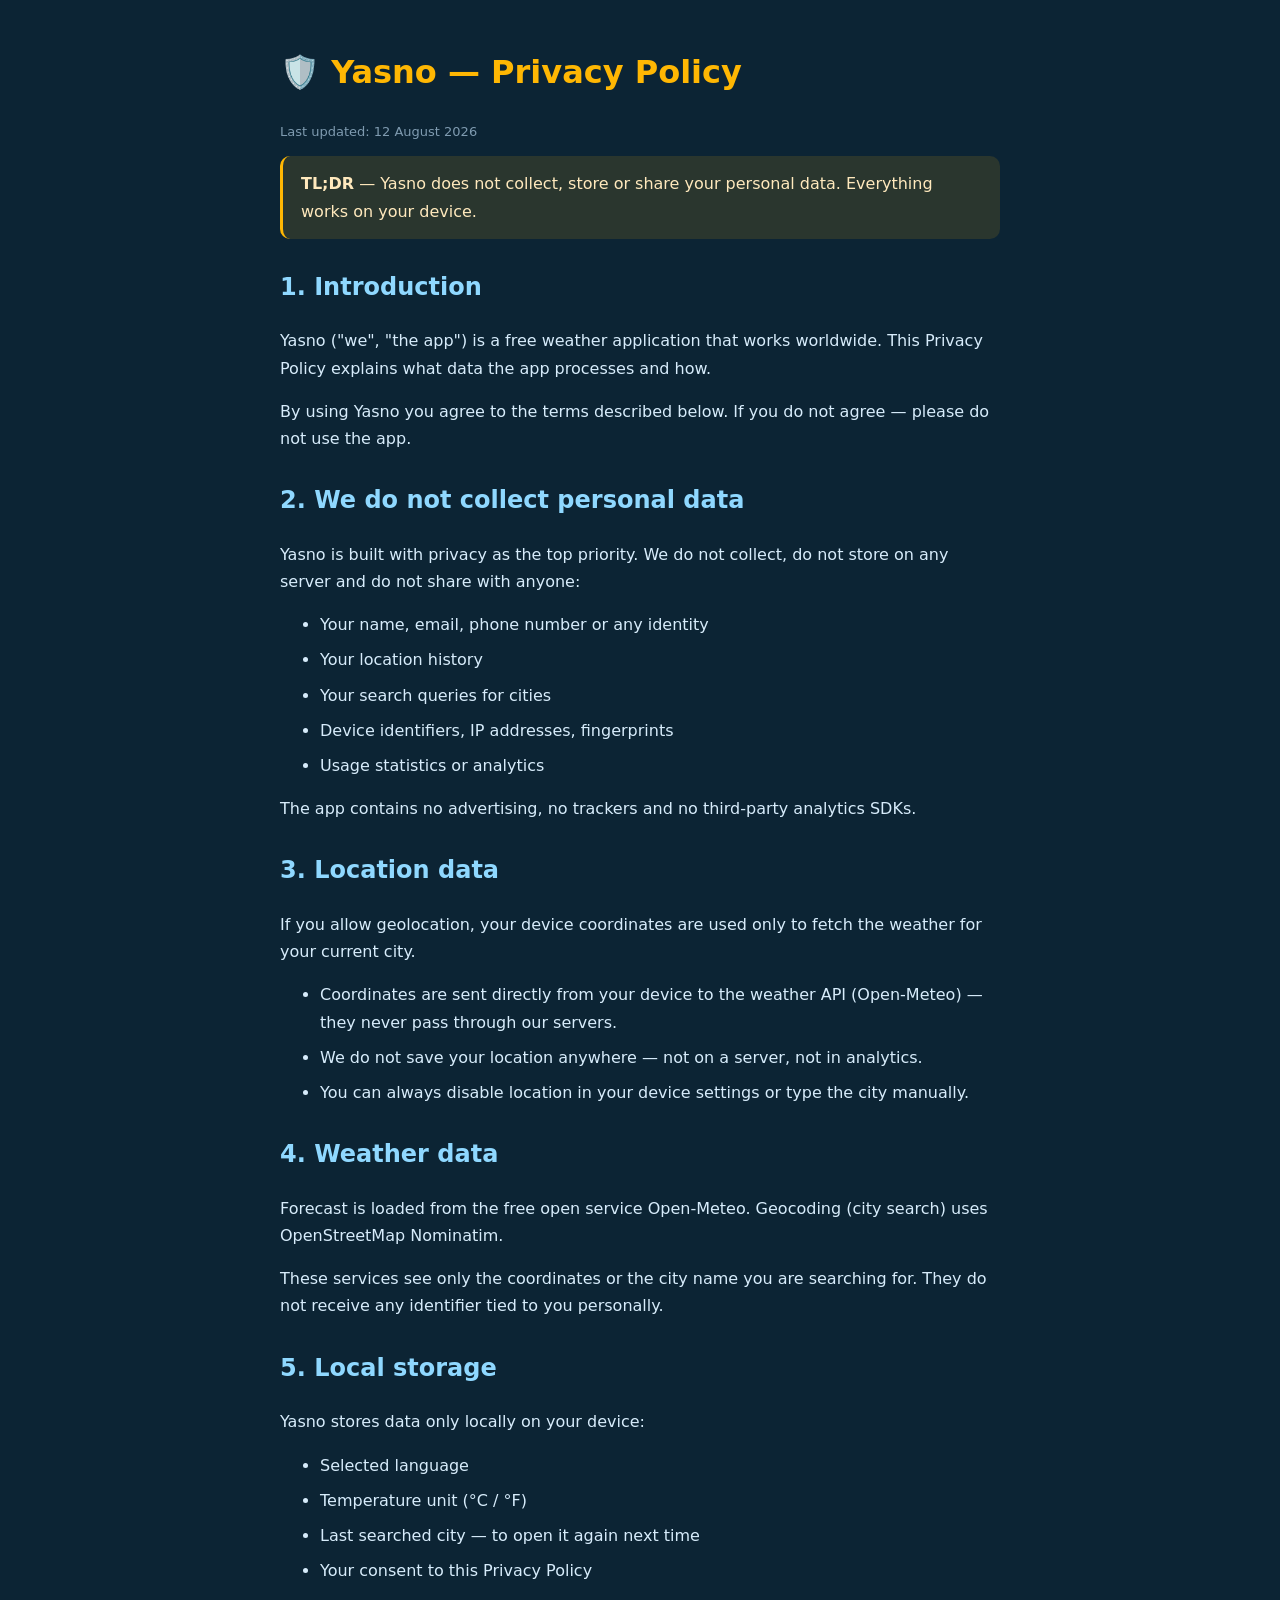
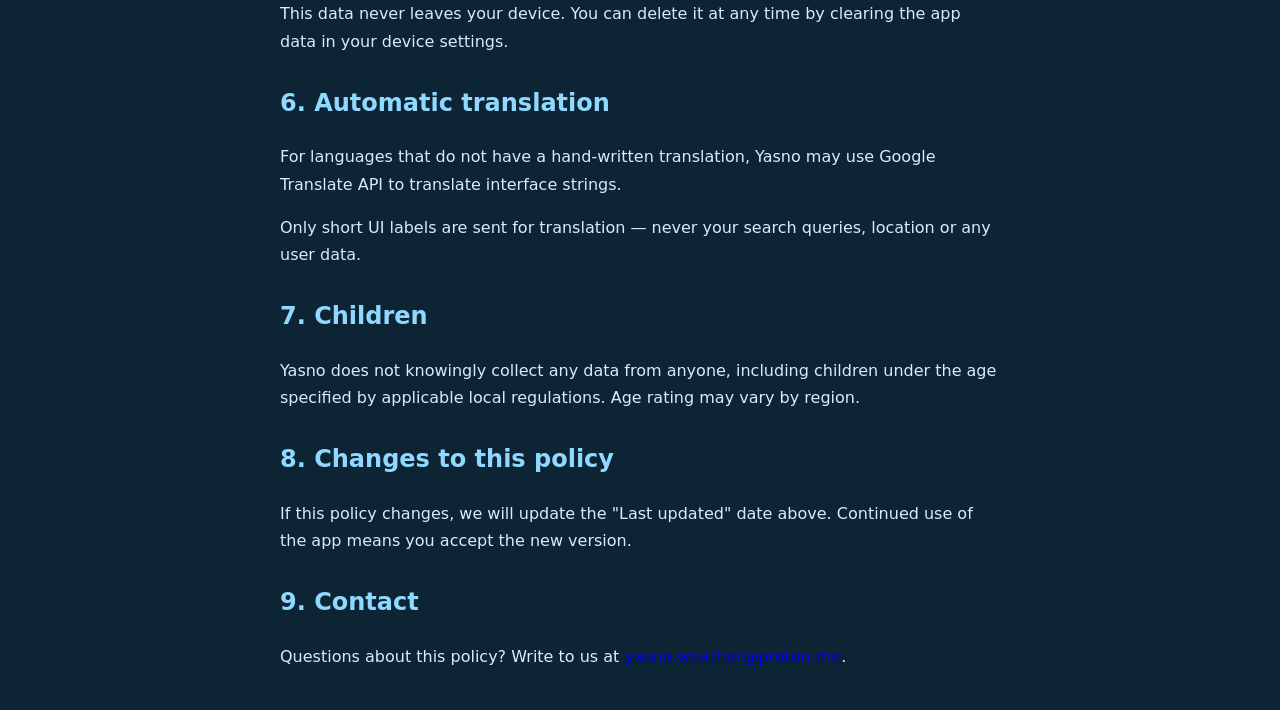
==== privacy.html @ 09a7603d "Add files via upload" ====
<!DOCTYPE html>
<html lang="en">
<head>
<meta charset="UTF-8">
<meta name="viewport" content="width=device-width, initial-scale=1">
<title>Yasno — Privacy Policy</title>
<style>
body{font-family:system-ui,sans-serif;max-width:720px;margin:0 auto;padding:24px;background:#0c2434;color:#d7ecfb;line-height:1.7}
h1{color:#ffb703}h2{color:#8fd8ff;margin-top:28px}
.tldr{background:rgba(255,183,3,.12);border-left:3px solid #ffb703;padding:14px 18px;border-radius:10px;color:#ffe9bd}
li{margin-bottom:8px}
.updated{color:#7f9bb0;font-size:13px}
</style>
</head>
<body>
<h1>🛡️ Yasno — Privacy Policy</h1>
<p class="updated">Last updated: 12 August 2026</p>
<div class="tldr"><b>TL;DR</b> — Yasno does not collect, store or share your personal data. Everything works on your device.</div>

<h2>1. Introduction</h2>
<p>Yasno ("we", "the app") is a free weather application that works worldwide. This Privacy Policy explains what data the app processes and how.</p>
<p>By using Yasno you agree to the terms described below. If you do not agree — please do not use the app.</p>

<h2>2. We do not collect personal data</h2>
<p>Yasno is built with privacy as the top priority. We do not collect, do not store on any server and do not share with anyone:</p>
<ul>
<li>Your name, email, phone number or any identity</li>
<li>Your location history</li>
<li>Your search queries for cities</li>
<li>Device identifiers, IP addresses, fingerprints</li>
<li>Usage statistics or analytics</li>
</ul>
<p>The app contains no advertising, no trackers and no third-party analytics SDKs.</p>

<h2>3. Location data</h2>
<p>If you allow geolocation, your device coordinates are used only to fetch the weather for your current city.</p>
<ul>
<li>Coordinates are sent directly from your device to the weather API (Open-Meteo) — they never pass through our servers.</li>
<li>We do not save your location anywhere — not on a server, not in analytics.</li>
<li>You can always disable location in your device settings or type the city manually.</li>
</ul>

<h2>4. Weather data</h2>
<p>Forecast is loaded from the free open service Open-Meteo. Geocoding (city search) uses OpenStreetMap Nominatim.</p>
<p>These services see only the coordinates or the city name you are searching for. They do not receive any identifier tied to you personally.</p>

<h2>5. Local storage</h2>
<p>Yasno stores data only locally on your device:</p>
<ul>
<li>Selected language</li>
<li>Temperature unit (°C / °F)</li>
<li>Last searched city — to open it again next time</li>
<li>Your consent to this Privacy Policy</li>
</ul>
<p>This data never leaves your device. You can delete it at any time by clearing the app data in your device settings.</p>

<h2>6. Automatic translation</h2>
<p>For languages that do not have a hand-written translation, Yasno may use Google Translate API to translate interface strings.</p>
<p>Only short UI labels are sent for translation — never your search queries, location or any user data.</p>

<h2>7. Children</h2>
<p>Yasno does not knowingly collect any data from anyone, including children under the age specified by applicable local regulations. Age rating may vary by region.</p>

<h2>8. Changes to this policy</h2>
<p>If this policy changes, we will update the "Last updated" date above. Continued use of the app means you accept the new version.</p>

<h2>9. Contact</h2>
<p>Questions about this policy? Write to us at <a href="mailto:yasno.weather@proton.me">yasno.weather@proton.me</a>.</p>
</body>
</html>
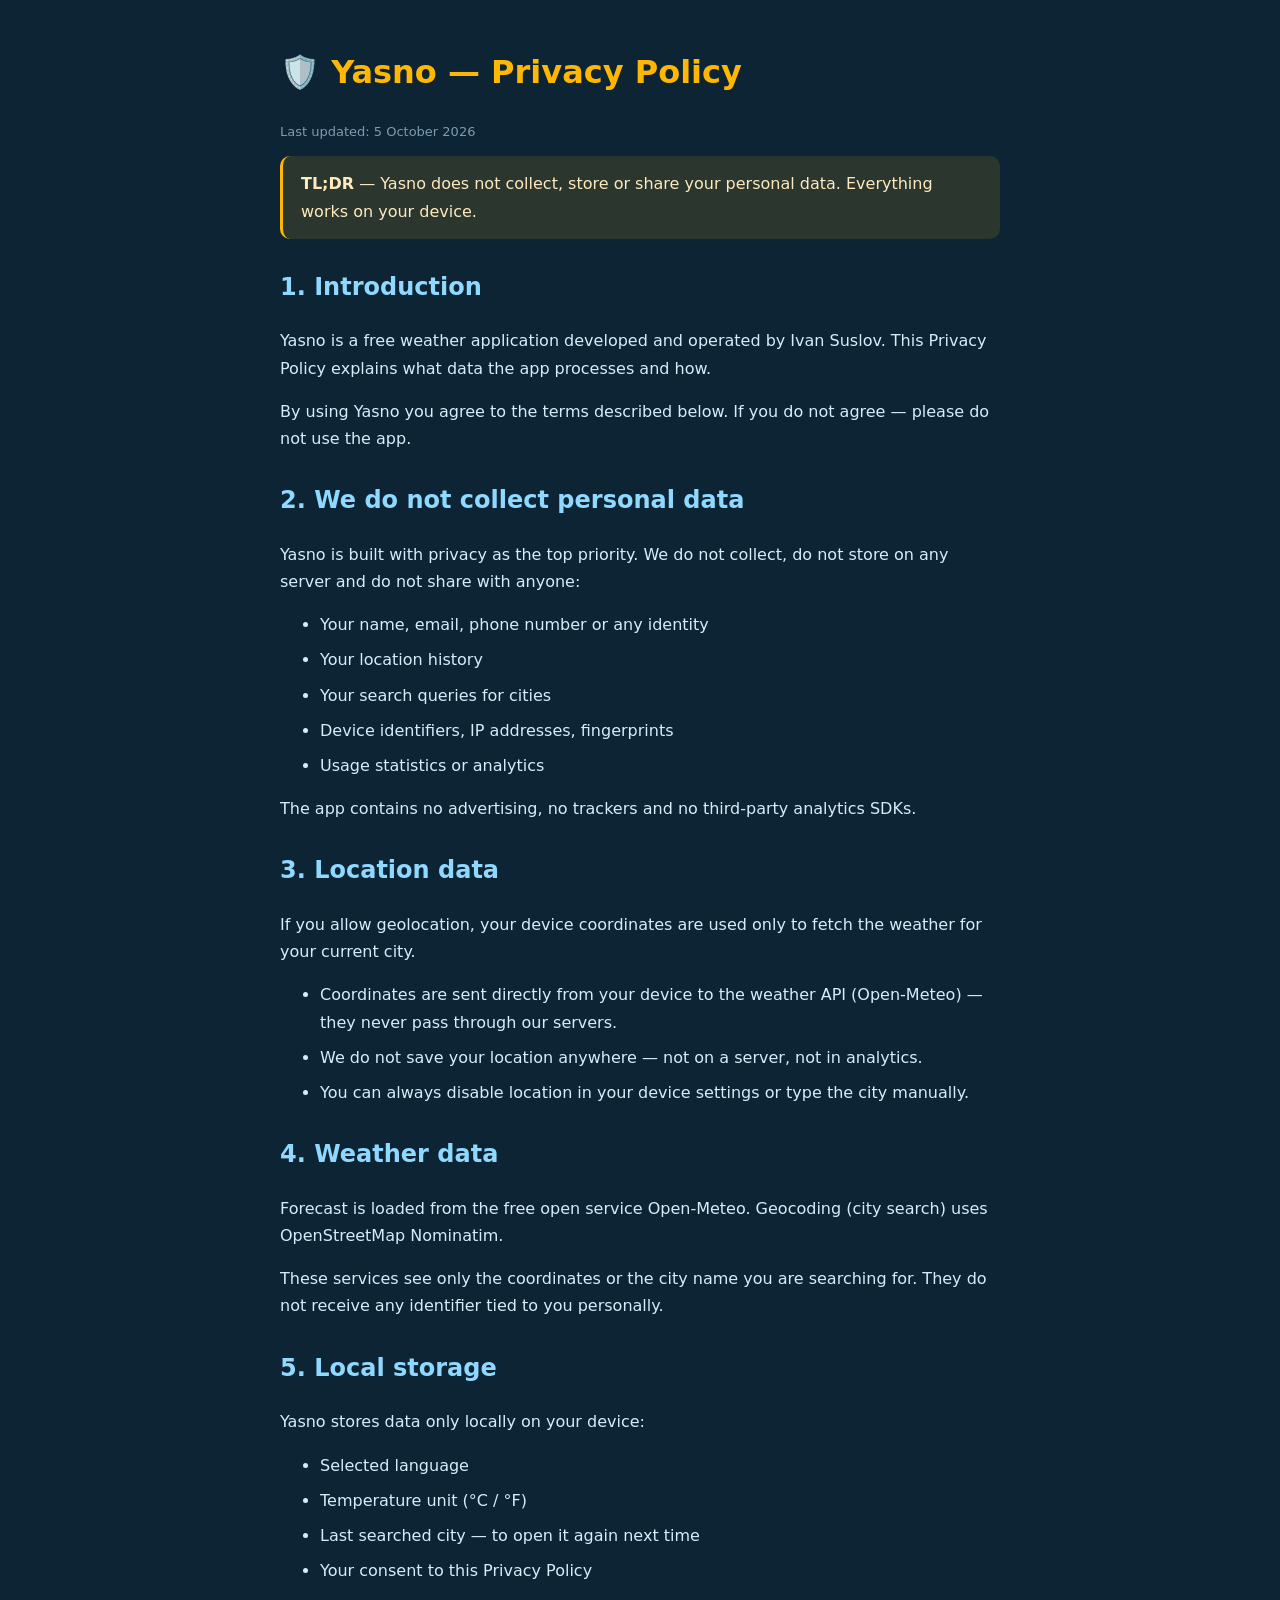
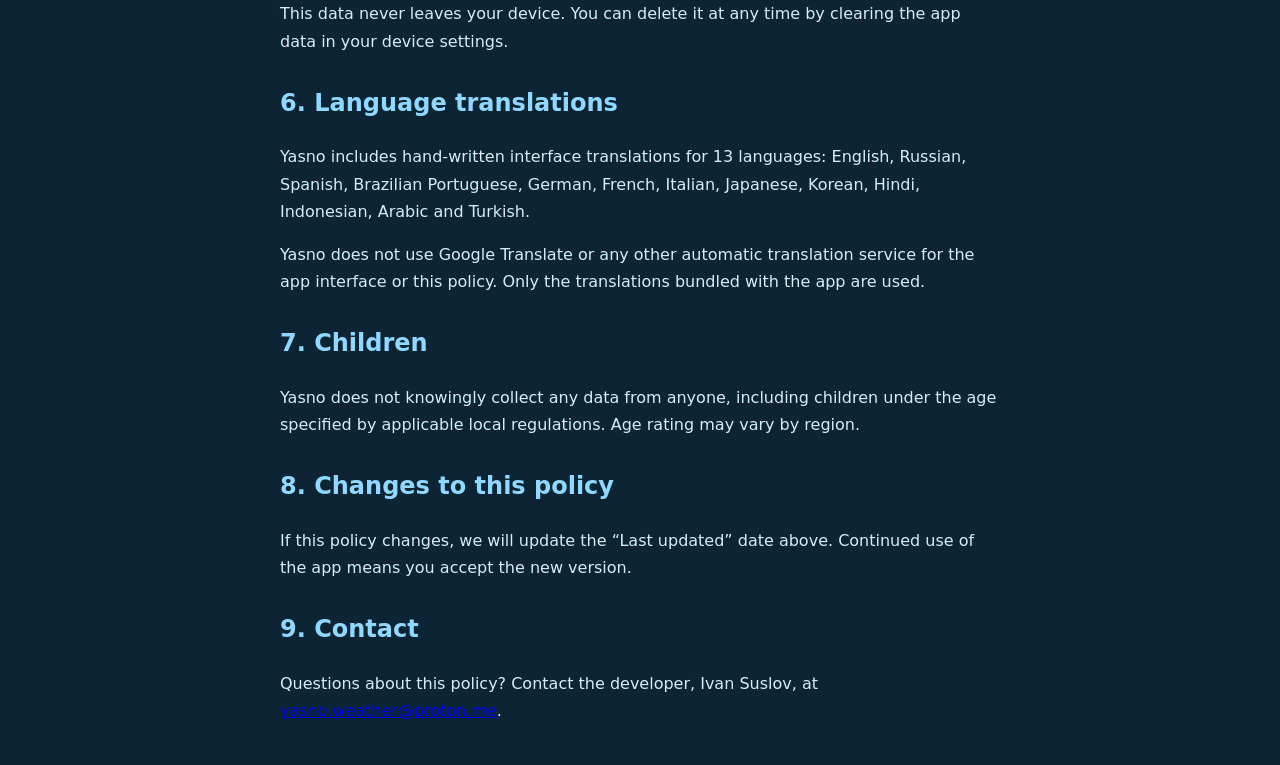
==== commit d02395a9: "Add files via upload" ====
--- a/privacy.html
+++ b/privacy.html
@@ -14,11 +14,11 @@
 </head>
 <body>
 <h1>🛡️ Yasno — Privacy Policy</h1>
-<p class="updated">Last updated: 12 August 2026</p>
+<p class="updated">Last updated: 5 October 2026</p>
 <div class="tldr"><b>TL;DR</b> — Yasno does not collect, store or share your personal data. Everything works on your device.</div>
 
 <h2>1. Introduction</h2>
-<p>Yasno ("we", "the app") is a free weather application that works worldwide. This Privacy Policy explains what data the app processes and how.</p>
+<p>Yasno is a free weather application developed and operated by Ivan Suslov. This Privacy Policy explains what data the app processes and how.</p>
 <p>By using Yasno you agree to the terms described below. If you do not agree — please do not use the app.</p>
 
 <h2>2. We do not collect personal data</h2>
@@ -54,17 +54,17 @@
 </ul>
 <p>This data never leaves your device. You can delete it at any time by clearing the app data in your device settings.</p>
 
-<h2>6. Automatic translation</h2>
-<p>For languages that do not have a hand-written translation, Yasno may use Google Translate API to translate interface strings.</p>
-<p>Only short UI labels are sent for translation — never your search queries, location or any user data.</p>
+<h2>6. Language translations</h2>
+<p>Yasno includes hand-written interface translations for 13 languages: English, Russian, Spanish, Brazilian Portuguese, German, French, Italian, Japanese, Korean, Hindi, Indonesian, Arabic and Turkish.</p>
+<p>Yasno does not use Google Translate or any other automatic translation service for the app interface or this policy. Only the translations bundled with the app are used.</p>
 
 <h2>7. Children</h2>
 <p>Yasno does not knowingly collect any data from anyone, including children under the age specified by applicable local regulations. Age rating may vary by region.</p>
 
 <h2>8. Changes to this policy</h2>
-<p>If this policy changes, we will update the "Last updated" date above. Continued use of the app means you accept the new version.</p>
+<p>If this policy changes, we will update the “Last updated” date above. Continued use of the app means you accept the new version.</p>
 
 <h2>9. Contact</h2>
-<p>Questions about this policy? Write to us at <a href="mailto:yasno.weather@proton.me">yasno.weather@proton.me</a>.</p>
+<p>Questions about this policy? Contact the developer, Ivan Suslov, at <a href="mailto:yasno.weather@proton.me">yasno.weather@proton.me</a>.</p>
 </body>
 </html>
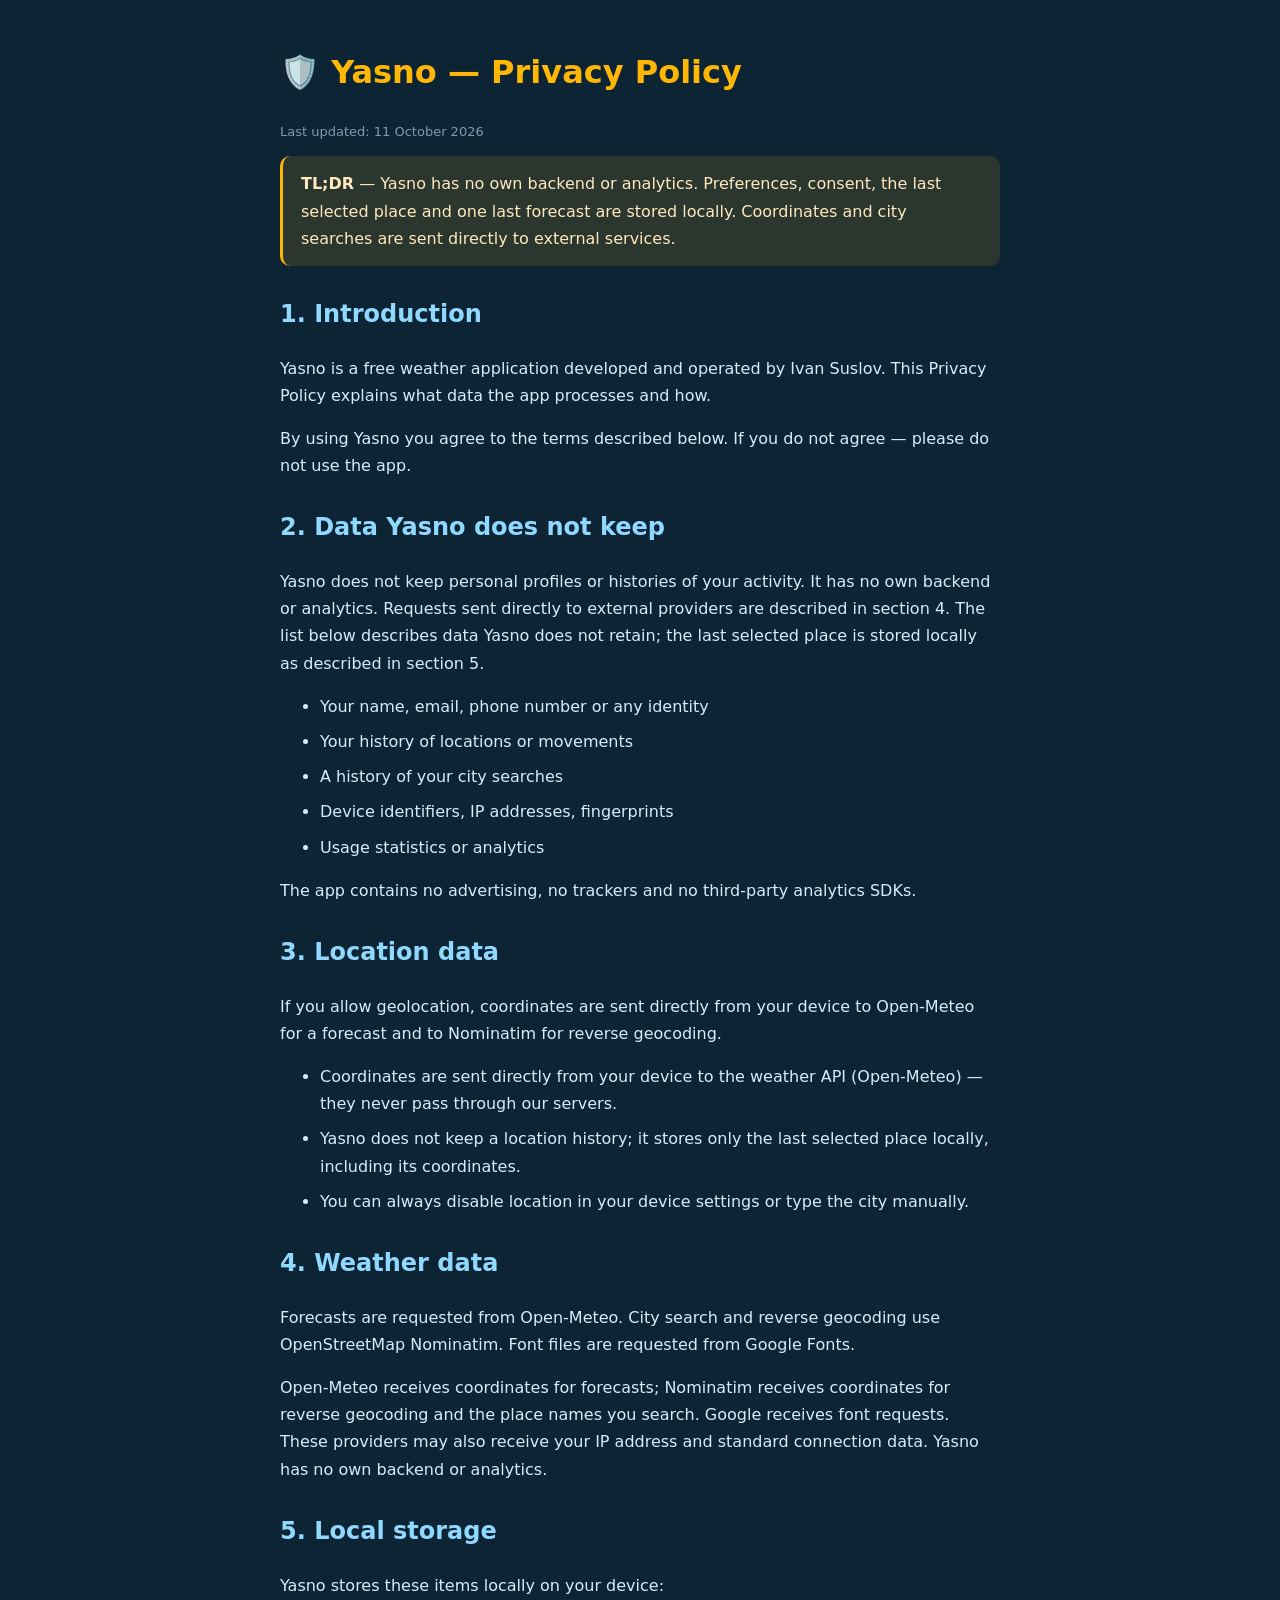
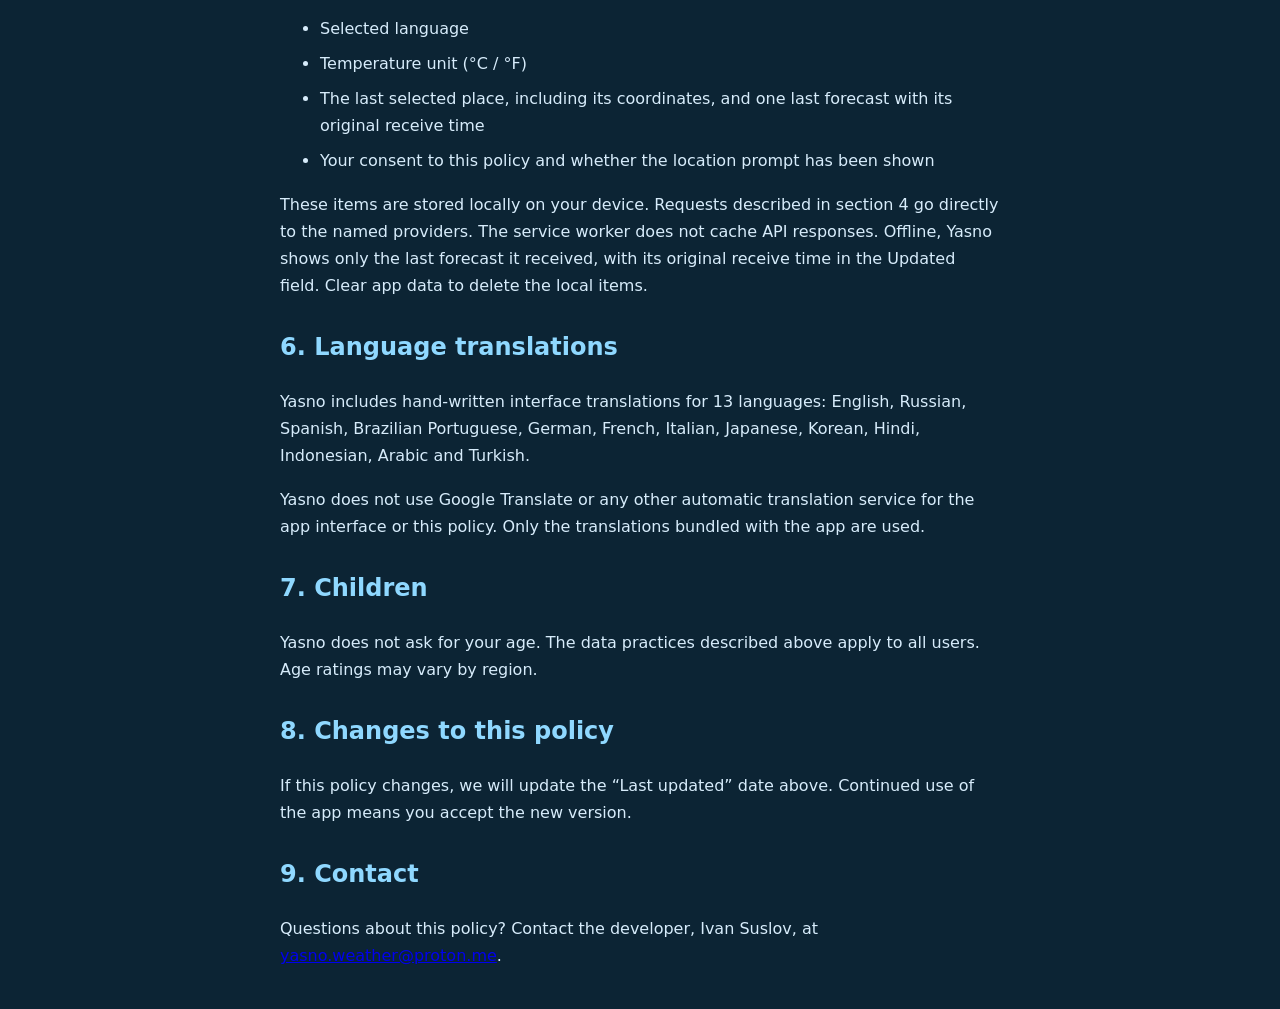
==== commit b41ce80a: "Add files via upload" ====
--- a/privacy.html
+++ b/privacy.html
@@ -14,52 +14,52 @@
 </head>
 <body>
 <h1>🛡️ Yasno — Privacy Policy</h1>
-<p class="updated">Last updated: 5 October 2026</p>
-<div class="tldr"><b>TL;DR</b> — Yasno does not collect, store or share your personal data. Everything works on your device.</div>
+<p class="updated">Last updated: 11 October 2026</p>
+<div class="tldr"><b>TL;DR</b> — Yasno has no own backend or analytics. Preferences, consent, the last selected place and one last forecast are stored locally. Coordinates and city searches are sent directly to external services.</div>
 
 <h2>1. Introduction</h2>
 <p>Yasno is a free weather application developed and operated by Ivan Suslov. This Privacy Policy explains what data the app processes and how.</p>
 <p>By using Yasno you agree to the terms described below. If you do not agree — please do not use the app.</p>
 
-<h2>2. We do not collect personal data</h2>
-<p>Yasno is built with privacy as the top priority. We do not collect, do not store on any server and do not share with anyone:</p>
+<h2>2. Data Yasno does not keep</h2>
+<p>Yasno does not keep personal profiles or histories of your activity. It has no own backend or analytics. Requests sent directly to external providers are described in section 4. The list below describes data Yasno does not retain; the last selected place is stored locally as described in section 5.</p>
 <ul>
 <li>Your name, email, phone number or any identity</li>
-<li>Your location history</li>
-<li>Your search queries for cities</li>
+<li>Your history of locations or movements</li>
+<li>A history of your city searches</li>
 <li>Device identifiers, IP addresses, fingerprints</li>
 <li>Usage statistics or analytics</li>
 </ul>
 <p>The app contains no advertising, no trackers and no third-party analytics SDKs.</p>
 
 <h2>3. Location data</h2>
-<p>If you allow geolocation, your device coordinates are used only to fetch the weather for your current city.</p>
+<p>If you allow geolocation, coordinates are sent directly from your device to Open-Meteo for a forecast and to Nominatim for reverse geocoding.</p>
 <ul>
 <li>Coordinates are sent directly from your device to the weather API (Open-Meteo) — they never pass through our servers.</li>
-<li>We do not save your location anywhere — not on a server, not in analytics.</li>
+<li>Yasno does not keep a location history; it stores only the last selected place locally, including its coordinates.</li>
 <li>You can always disable location in your device settings or type the city manually.</li>
 </ul>
 
 <h2>4. Weather data</h2>
-<p>Forecast is loaded from the free open service Open-Meteo. Geocoding (city search) uses OpenStreetMap Nominatim.</p>
-<p>These services see only the coordinates or the city name you are searching for. They do not receive any identifier tied to you personally.</p>
+<p>Forecasts are requested from Open-Meteo. City search and reverse geocoding use OpenStreetMap Nominatim. Font files are requested from Google Fonts.</p>
+<p>Open-Meteo receives coordinates for forecasts; Nominatim receives coordinates for reverse geocoding and the place names you search. Google receives font requests. These providers may also receive your IP address and standard connection data. Yasno has no own backend or analytics.</p>
 
 <h2>5. Local storage</h2>
-<p>Yasno stores data only locally on your device:</p>
+<p>Yasno stores these items locally on your device:</p>
 <ul>
 <li>Selected language</li>
 <li>Temperature unit (°C / °F)</li>
-<li>Last searched city — to open it again next time</li>
-<li>Your consent to this Privacy Policy</li>
+<li>The last selected place, including its coordinates, and one last forecast with its original receive time</li>
+<li>Your consent to this policy and whether the location prompt has been shown</li>
 </ul>
-<p>This data never leaves your device. You can delete it at any time by clearing the app data in your device settings.</p>
+<p>These items are stored locally on your device. Requests described in section 4 go directly to the named providers. The service worker does not cache API responses. Offline, Yasno shows only the last forecast it received, with its original receive time in the Updated field. Clear app data to delete the local items.</p>
 
 <h2>6. Language translations</h2>
 <p>Yasno includes hand-written interface translations for 13 languages: English, Russian, Spanish, Brazilian Portuguese, German, French, Italian, Japanese, Korean, Hindi, Indonesian, Arabic and Turkish.</p>
 <p>Yasno does not use Google Translate or any other automatic translation service for the app interface or this policy. Only the translations bundled with the app are used.</p>
 
 <h2>7. Children</h2>
-<p>Yasno does not knowingly collect any data from anyone, including children under the age specified by applicable local regulations. Age rating may vary by region.</p>
+<p>Yasno does not ask for your age. The data practices described above apply to all users. Age ratings may vary by region.</p>
 
 <h2>8. Changes to this policy</h2>
 <p>If this policy changes, we will update the “Last updated” date above. Continued use of the app means you accept the new version.</p>
@@ -67,4 +67,4 @@
 <h2>9. Contact</h2>
 <p>Questions about this policy? Contact the developer, Ivan Suslov, at <a href="mailto:yasno.weather@proton.me">yasno.weather@proton.me</a>.</p>
 </body>
-</html>+</html>
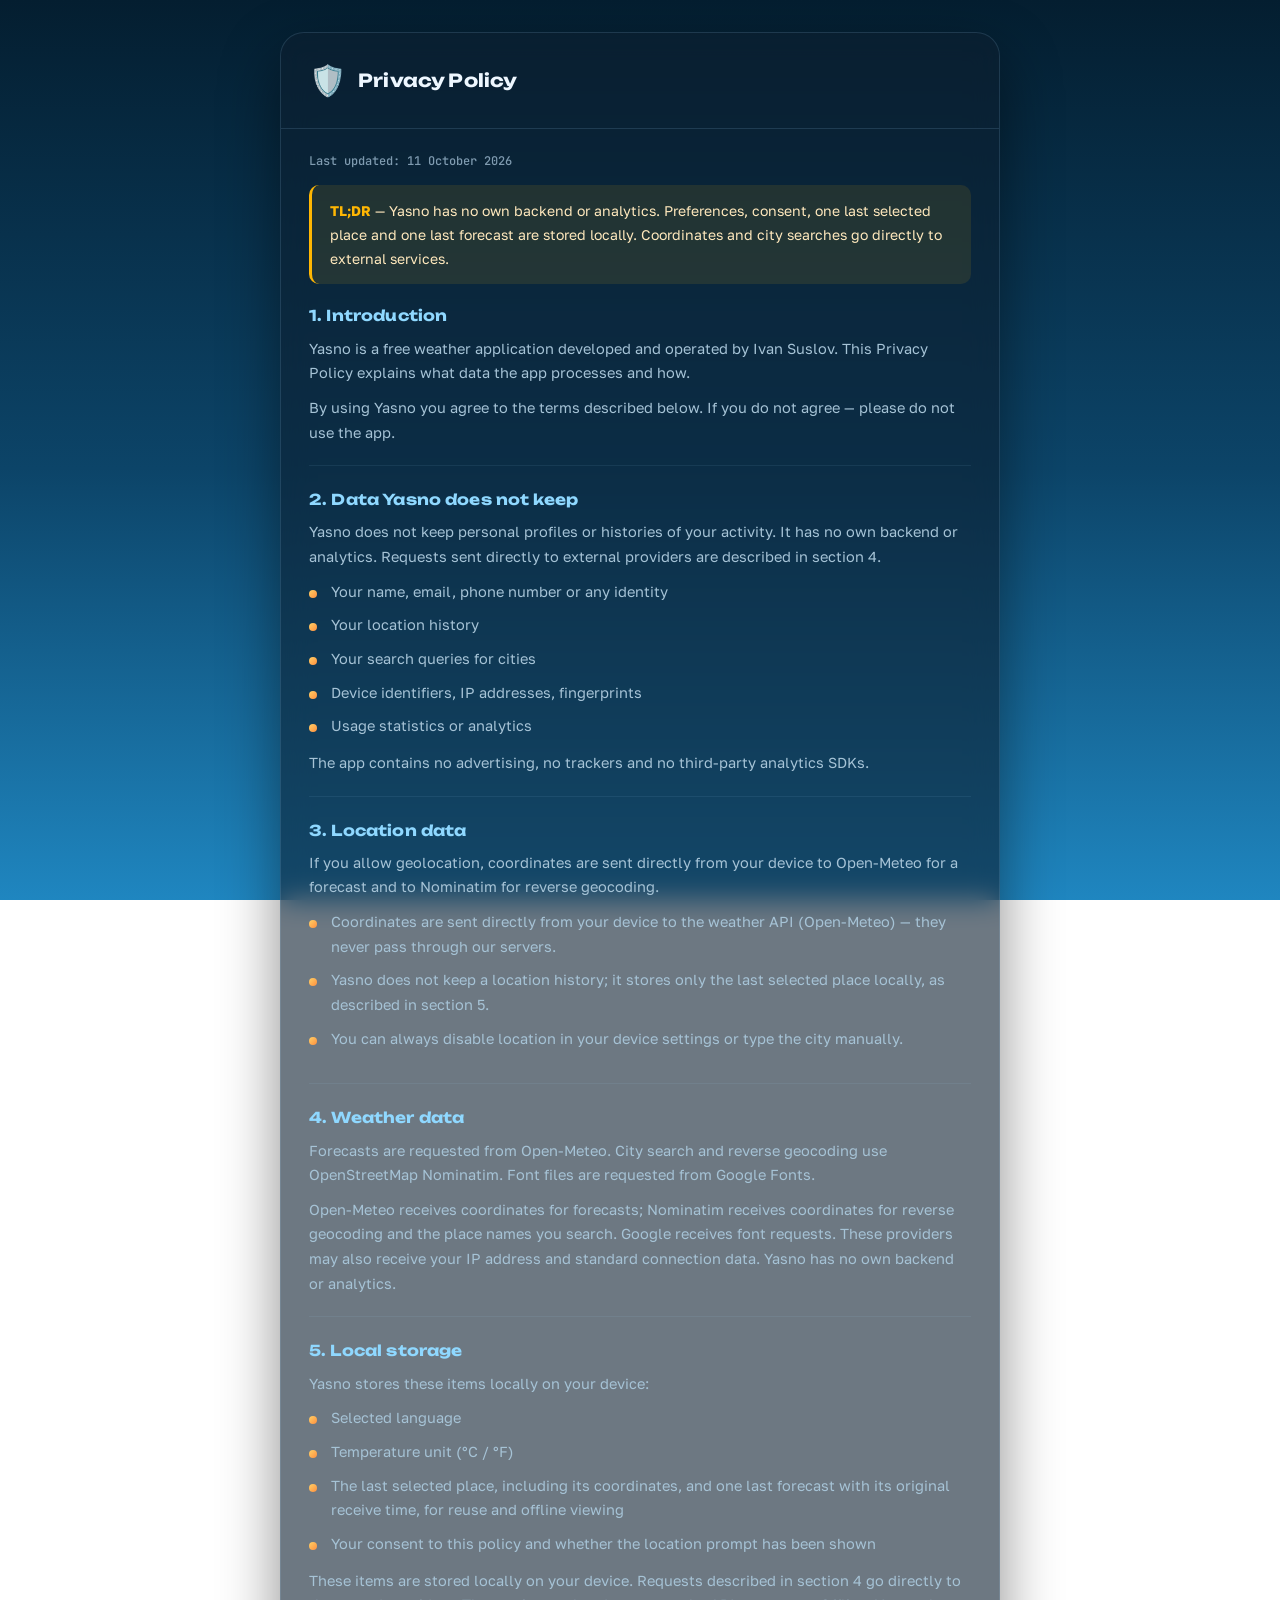
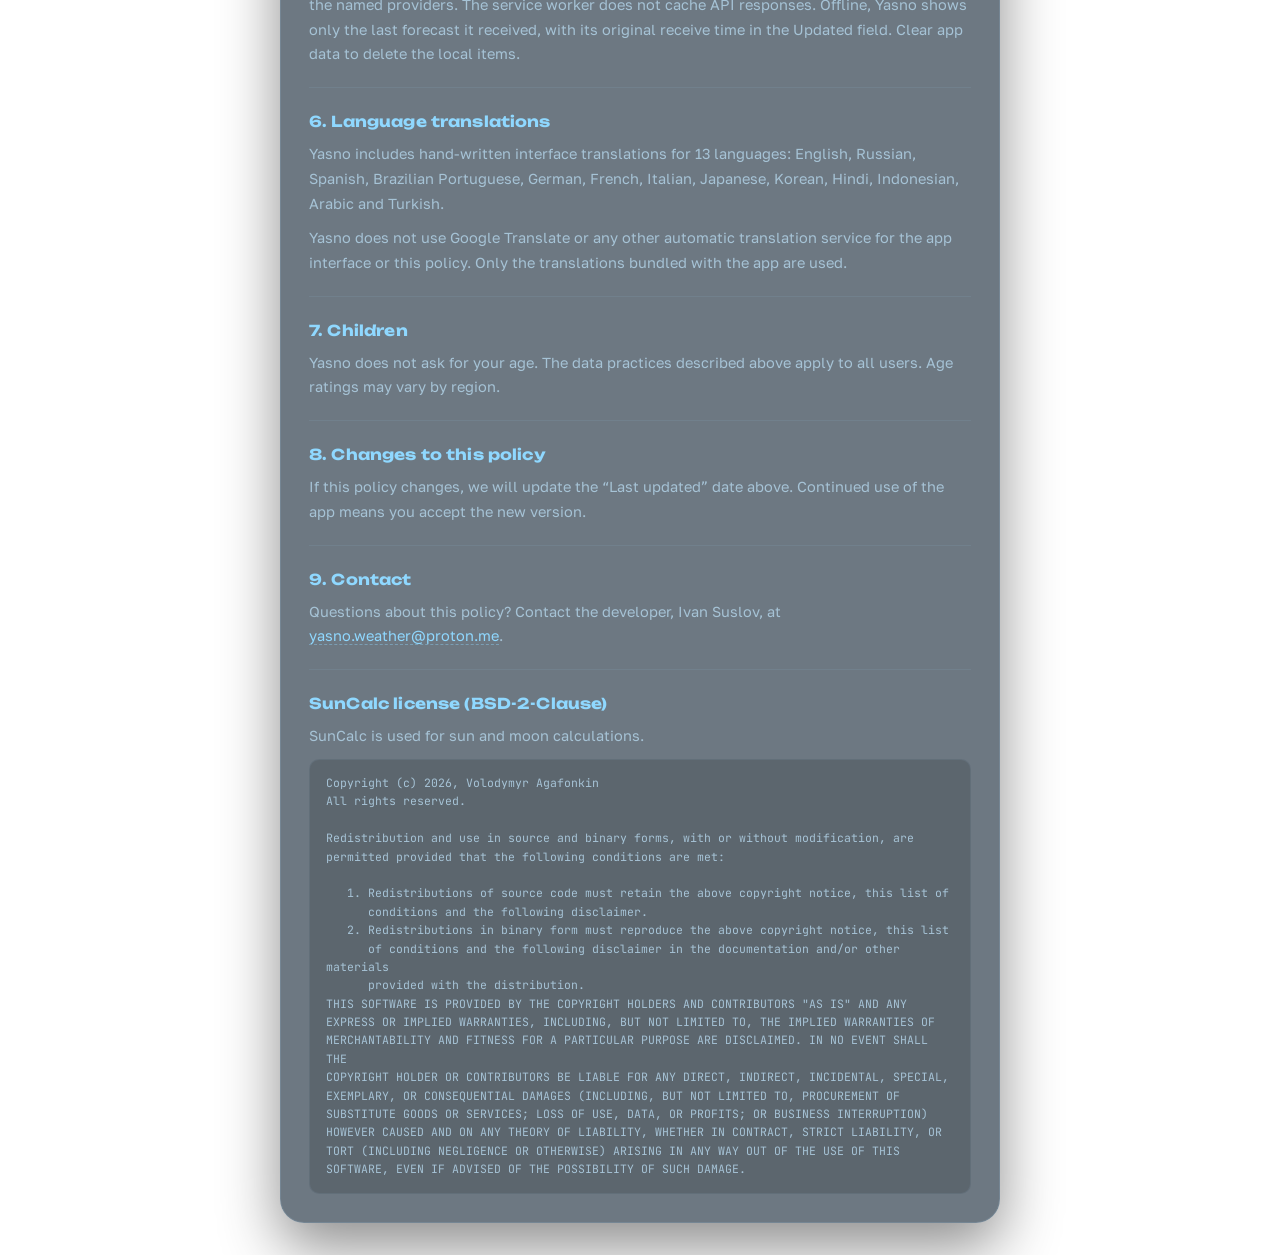
==== commit a2f94268: "Update privacy.html" ====
--- a/privacy.html
+++ b/privacy.html
@@ -1,70 +1,261 @@
-<!DOCTYPE html>
-<html lang="en">
-<head>
-<meta charset="UTF-8">
-<meta name="viewport" content="width=device-width, initial-scale=1">
-<title>Yasno — Privacy Policy</title>
-<style>
-body{font-family:system-ui,sans-serif;max-width:720px;margin:0 auto;padding:24px;background:#0c2434;color:#d7ecfb;line-height:1.7}
-h1{color:#ffb703}h2{color:#8fd8ff;margin-top:28px}
-.tldr{background:rgba(255,183,3,.12);border-left:3px solid #ffb703;padding:14px 18px;border-radius:10px;color:#ffe9bd}
-li{margin-bottom:8px}
-.updated{color:#7f9bb0;font-size:13px}
-</style>
-</head>
-<body>
-<h1>🛡️ Yasno — Privacy Policy</h1>
-<p class="updated">Last updated: 11 October 2026</p>
-<div class="tldr"><b>TL;DR</b> — Yasno has no own backend or analytics. Preferences, consent, the last selected place and one last forecast are stored locally. Coordinates and city searches are sent directly to external services.</div>
-
-<h2>1. Introduction</h2>
-<p>Yasno is a free weather application developed and operated by Ivan Suslov. This Privacy Policy explains what data the app processes and how.</p>
-<p>By using Yasno you agree to the terms described below. If you do not agree — please do not use the app.</p>
-
-<h2>2. Data Yasno does not keep</h2>
-<p>Yasno does not keep personal profiles or histories of your activity. It has no own backend or analytics. Requests sent directly to external providers are described in section 4. The list below describes data Yasno does not retain; the last selected place is stored locally as described in section 5.</p>
-<ul>
-<li>Your name, email, phone number or any identity</li>
-<li>Your history of locations or movements</li>
-<li>A history of your city searches</li>
-<li>Device identifiers, IP addresses, fingerprints</li>
-<li>Usage statistics or analytics</li>
-</ul>
-<p>The app contains no advertising, no trackers and no third-party analytics SDKs.</p>
-
-<h2>3. Location data</h2>
-<p>If you allow geolocation, coordinates are sent directly from your device to Open-Meteo for a forecast and to Nominatim for reverse geocoding.</p>
-<ul>
-<li>Coordinates are sent directly from your device to the weather API (Open-Meteo) — they never pass through our servers.</li>
-<li>Yasno does not keep a location history; it stores only the last selected place locally, including its coordinates.</li>
-<li>You can always disable location in your device settings or type the city manually.</li>
-</ul>
-
-<h2>4. Weather data</h2>
-<p>Forecasts are requested from Open-Meteo. City search and reverse geocoding use OpenStreetMap Nominatim. Font files are requested from Google Fonts.</p>
-<p>Open-Meteo receives coordinates for forecasts; Nominatim receives coordinates for reverse geocoding and the place names you search. Google receives font requests. These providers may also receive your IP address and standard connection data. Yasno has no own backend or analytics.</p>
-
-<h2>5. Local storage</h2>
-<p>Yasno stores these items locally on your device:</p>
-<ul>
-<li>Selected language</li>
-<li>Temperature unit (°C / °F)</li>
-<li>The last selected place, including its coordinates, and one last forecast with its original receive time</li>
-<li>Your consent to this policy and whether the location prompt has been shown</li>
-</ul>
-<p>These items are stored locally on your device. Requests described in section 4 go directly to the named providers. The service worker does not cache API responses. Offline, Yasno shows only the last forecast it received, with its original receive time in the Updated field. Clear app data to delete the local items.</p>
-
-<h2>6. Language translations</h2>
-<p>Yasno includes hand-written interface translations for 13 languages: English, Russian, Spanish, Brazilian Portuguese, German, French, Italian, Japanese, Korean, Hindi, Indonesian, Arabic and Turkish.</p>
-<p>Yasno does not use Google Translate or any other automatic translation service for the app interface or this policy. Only the translations bundled with the app are used.</p>
-
-<h2>7. Children</h2>
-<p>Yasno does not ask for your age. The data practices described above apply to all users. Age ratings may vary by region.</p>
-
-<h2>8. Changes to this policy</h2>
-<p>If this policy changes, we will update the “Last updated” date above. Continued use of the app means you accept the new version.</p>
-
-<h2>9. Contact</h2>
-<p>Questions about this policy? Contact the developer, Ivan Suslov, at <a href="mailto:yasno.weather@proton.me">yasno.weather@proton.me</a>.</p>
-</body>
-</html>
+<!DOCTYPE html>
+<html lang="en">
+<head>
+<meta charset="UTF-8">
+<meta name="viewport" content="width=device-width, initial-scale=1">
+<meta name="theme-color" content="#041e30">
+<title>Yasno — Privacy Policy</title>
+<link rel="preconnect" href="https://fonts.googleapis.com">
+<link rel="preconnect" href="https://fonts.gstatic.com" crossorigin>
+<link href="https://fonts.googleapis.com/css2?family=Unbounded:wght@500;700&family=Golos+Text:wght@400;500;600&family=JetBrains+Mono:wght@400;600&display=swap" rel="stylesheet">
+<style>
+:root{
+  --ink:#eef7ff; --mut:#a6c3d6; --dim:#7f9bb0;
+  --panel:rgba(9,24,38,.55); --panel2:rgba(13,31,48,.6);
+  --line:rgba(160,215,255,.14);
+  --acc:#ffb703; --acc2:#8fd8ff;
+  --disp:'Unbounded',system-ui,sans-serif;
+  --body:'Golos Text',system-ui,sans-serif;
+  --mono:'JetBrains Mono',ui-monospace,monospace;
+}
+*{margin:0;padding:0;box-sizing:border-box}
+html{-webkit-text-size-adjust:100%}
+body{
+  font-family:var(--body);
+  color:var(--ink);
+  min-height:100vh;
+  background:linear-gradient(180deg,#041e30 0%,#0c4468 52%,#1f86c0 100%);
+  background-attachment:fixed;
+  line-height:1.7;
+  padding:32px 16px;
+}
+.privf-box{
+  max-width:720px;
+  margin:0 auto;
+  background:var(--panel2);
+  border:1px solid var(--line);
+  border-radius:24px;
+  overflow:hidden;
+  box-shadow:0 24px 60px rgba(0,0,0,.45);
+  backdrop-filter:blur(14px);
+}
+.privf-head{
+  display:flex;
+  align-items:center;
+  gap:12px;
+  padding:22px 28px;
+  border-bottom:1px solid var(--line);
+}
+.privf-head .ico{font-size:30px;flex:none}
+.privf-head h2{
+  font:700 18px/1.3 var(--disp);
+  color:var(--ink);
+  letter-spacing:.01em;
+}
+.privf-body{
+  padding:24px 28px 28px;
+  text-align:left;
+}
+.privf-updated{
+  font:500 12px var(--mono);
+  color:var(--dim);
+  margin-bottom:16px;
+}
+.privf-tldr{
+  background:rgba(255,183,3,.1);
+  border-left:3px solid var(--acc);
+  border-radius:10px;
+  padding:14px 18px;
+  margin-bottom:22px;
+  font-size:14px;
+  color:#ffe9bd;
+}
+.privf-tldr b{color:var(--acc)}
+.privf-section{
+  margin-bottom:24px;
+  padding-bottom:20px;
+  border-bottom:1px solid rgba(160,215,255,.08);
+}
+.privf-section:last-child{
+  border-bottom:none;
+  margin-bottom:0;
+  padding-bottom:0;
+}
+.privf-section h3{
+  font:700 15px/1.35 var(--disp);
+  color:var(--acc2);
+  margin-bottom:10px;
+  letter-spacing:.01em;
+}
+.privf-section p{
+  font-size:14.5px;
+  color:var(--mut);
+  margin-bottom:10px;
+}
+.privf-section p:last-child{margin-bottom:0}
+.privf-section ul{
+  margin:10px 0 12px 0;
+  padding-left:0;
+  list-style:none;
+}
+.privf-section ul li{
+  position:relative;
+  padding-left:22px;
+  margin-bottom:9px;
+  font-size:14.5px;
+  color:var(--mut);
+}
+.privf-section ul li::before{
+  content:'';
+  position:absolute;
+  left:0;
+  top:10px;
+  width:8px;
+  height:8px;
+  border-radius:50%;
+  background:linear-gradient(135deg,#ffd166,#ff8f3f);
+}
+.privf-section a{
+  color:var(--acc2);
+  text-decoration:none;
+  border-bottom:1px dashed rgba(143,216,255,.4);
+  transition:.2s;
+}
+.privf-section a:hover{
+  color:#fff;
+  border-bottom-color:rgba(255,255,255,.5);
+}
+.privf-license{
+  white-space:pre-wrap;
+  overflow-wrap:anywhere;
+  font:11.5px/1.6 var(--mono);
+  color:var(--mut);
+  margin:10px 0 0;
+  background:rgba(0,0,0,.15);
+  border-radius:10px;
+  padding:14px 16px;
+  border:1px solid rgba(160,215,255,.08);
+}
+@media (max-width:560px){
+  body{padding:16px 12px}
+  .privf-box{border-radius:18px}
+  .privf-head{padding:18px 20px}
+  .privf-head h2{font-size:16px}
+  .privf-body{padding:20px 20px 22px}
+  .privf-section p,
+  .privf-section ul li{font-size:14px}
+}
+</style>
+</head>
+<body>
+
+<div class="privf-box">
+  <div class="privf-head">
+    <span class="ico">🛡️</span>
+    <h2>Privacy Policy</h2>
+  </div>
+
+  <div class="privf-body">
+
+    <div class="privf-updated">Last updated: 11 October 2026</div>
+
+    <div class="privf-tldr"><b>TL;DR</b> — Yasno has no own backend or analytics. Preferences, consent, one last selected place and one last forecast are stored locally. Coordinates and city searches go directly to external services.</div>
+
+    <div class="privf-section">
+      <h3>1. Introduction</h3>
+      <p>Yasno is a free weather application developed and operated by Ivan Suslov. This Privacy Policy explains what data the app processes and how.</p>
+      <p>By using Yasno you agree to the terms described below. If you do not agree — please do not use the app.</p>
+    </div>
+
+    <div class="privf-section">
+      <h3>2. Data Yasno does not keep</h3>
+      <p>Yasno does not keep personal profiles or histories of your activity. It has no own backend or analytics. Requests sent directly to external providers are described in section 4.</p>
+      <ul>
+        <li>Your name, email, phone number or any identity</li>
+        <li>Your location history</li>
+        <li>Your search queries for cities</li>
+        <li>Device identifiers, IP addresses, fingerprints</li>
+        <li>Usage statistics or analytics</li>
+      </ul>
+      <p>The app contains no advertising, no trackers and no third-party analytics SDKs.</p>
+    </div>
+
+    <div class="privf-section">
+      <h3>3. Location data</h3>
+      <p>If you allow geolocation, coordinates are sent directly from your device to Open-Meteo for a forecast and to Nominatim for reverse geocoding.</p>
+      <ul>
+        <li>Coordinates are sent directly from your device to the weather API (Open-Meteo) — they never pass through our servers.</li>
+        <li>Yasno does not keep a location history; it stores only the last selected place locally, as described in section 5.</li>
+        <li>You can always disable location in your device settings or type the city manually.</li>
+      </ul>
+    </div>
+
+    <div class="privf-section">
+      <h3>4. Weather data</h3>
+      <p>Forecasts are requested from Open-Meteo. City search and reverse geocoding use OpenStreetMap Nominatim. Font files are requested from Google Fonts.</p>
+      <p>Open-Meteo receives coordinates for forecasts; Nominatim receives coordinates for reverse geocoding and the place names you search. Google receives font requests. These providers may also receive your IP address and standard connection data. Yasno has no own backend or analytics.</p>
+    </div>
+
+    <div class="privf-section">
+      <h3>5. Local storage</h3>
+      <p>Yasno stores these items locally on your device:</p>
+      <ul>
+        <li>Selected language</li>
+        <li>Temperature unit (°C / °F)</li>
+        <li>The last selected place, including its coordinates, and one last forecast with its original receive time, for reuse and offline viewing</li>
+        <li>Your consent to this policy and whether the location prompt has been shown</li>
+      </ul>
+      <p>These items are stored locally on your device. Requests described in section 4 go directly to the named providers. The service worker does not cache API responses. Offline, Yasno shows only the last forecast it received, with its original receive time in the Updated field. Clear app data to delete the local items.</p>
+    </div>
+
+    <div class="privf-section">
+      <h3>6. Language translations</h3>
+      <p>Yasno includes hand-written interface translations for 13 languages: English, Russian, Spanish, Brazilian Portuguese, German, French, Italian, Japanese, Korean, Hindi, Indonesian, Arabic and Turkish.</p>
+      <p>Yasno does not use Google Translate or any other automatic translation service for the app interface or this policy. Only the translations bundled with the app are used.</p>
+    </div>
+
+    <div class="privf-section">
+      <h3>7. Children</h3>
+      <p>Yasno does not ask for your age. The data practices described above apply to all users. Age ratings may vary by region.</p>
+    </div>
+
+    <div class="privf-section">
+      <h3>8. Changes to this policy</h3>
+      <p>If this policy changes, we will update the “Last updated” date above. Continued use of the app means you accept the new version.</p>
+    </div>
+
+    <div class="privf-section">
+      <h3>9. Contact</h3>
+      <p>Questions about this policy? Contact the developer, Ivan Suslov, at <a href="mailto:yasno.weather@proton.me">yasno.weather@proton.me</a>.</p>
+    </div>
+
+    <div class="privf-section">
+      <h3>SunCalc license (BSD-2-Clause)</h3>
+      <p>SunCalc is used for sun and moon calculations.</p>
+      <pre class="privf-license">Copyright (c) 2026, Volodymyr Agafonkin
+All rights reserved.
+
+Redistribution and use in source and binary forms, with or without modification, are
+permitted provided that the following conditions are met:
+
+   1. Redistributions of source code must retain the above copyright notice, this list of
+      conditions and the following disclaimer.
+   2. Redistributions in binary form must reproduce the above copyright notice, this list
+      of conditions and the following disclaimer in the documentation and/or other materials
+      provided with the distribution.
+THIS SOFTWARE IS PROVIDED BY THE COPYRIGHT HOLDERS AND CONTRIBUTORS "AS IS" AND ANY
+EXPRESS OR IMPLIED WARRANTIES, INCLUDING, BUT NOT LIMITED TO, THE IMPLIED WARRANTIES OF
+MERCHANTABILITY AND FITNESS FOR A PARTICULAR PURPOSE ARE DISCLAIMED. IN NO EVENT SHALL THE
+COPYRIGHT HOLDER OR CONTRIBUTORS BE LIABLE FOR ANY DIRECT, INDIRECT, INCIDENTAL, SPECIAL,
+EXEMPLARY, OR CONSEQUENTIAL DAMAGES (INCLUDING, BUT NOT LIMITED TO, PROCUREMENT OF
+SUBSTITUTE GOODS OR SERVICES; LOSS OF USE, DATA, OR PROFITS; OR BUSINESS INTERRUPTION)
+HOWEVER CAUSED AND ON ANY THEORY OF LIABILITY, WHETHER IN CONTRACT, STRICT LIABILITY, OR
+TORT (INCLUDING NEGLIGENCE OR OTHERWISE) ARISING IN ANY WAY OUT OF THE USE OF THIS
+SOFTWARE, EVEN IF ADVISED OF THE POSSIBILITY OF SUCH DAMAGE.</pre>
+    </div>
+
+  </div>
+</div>
+
+</body>
+</html>
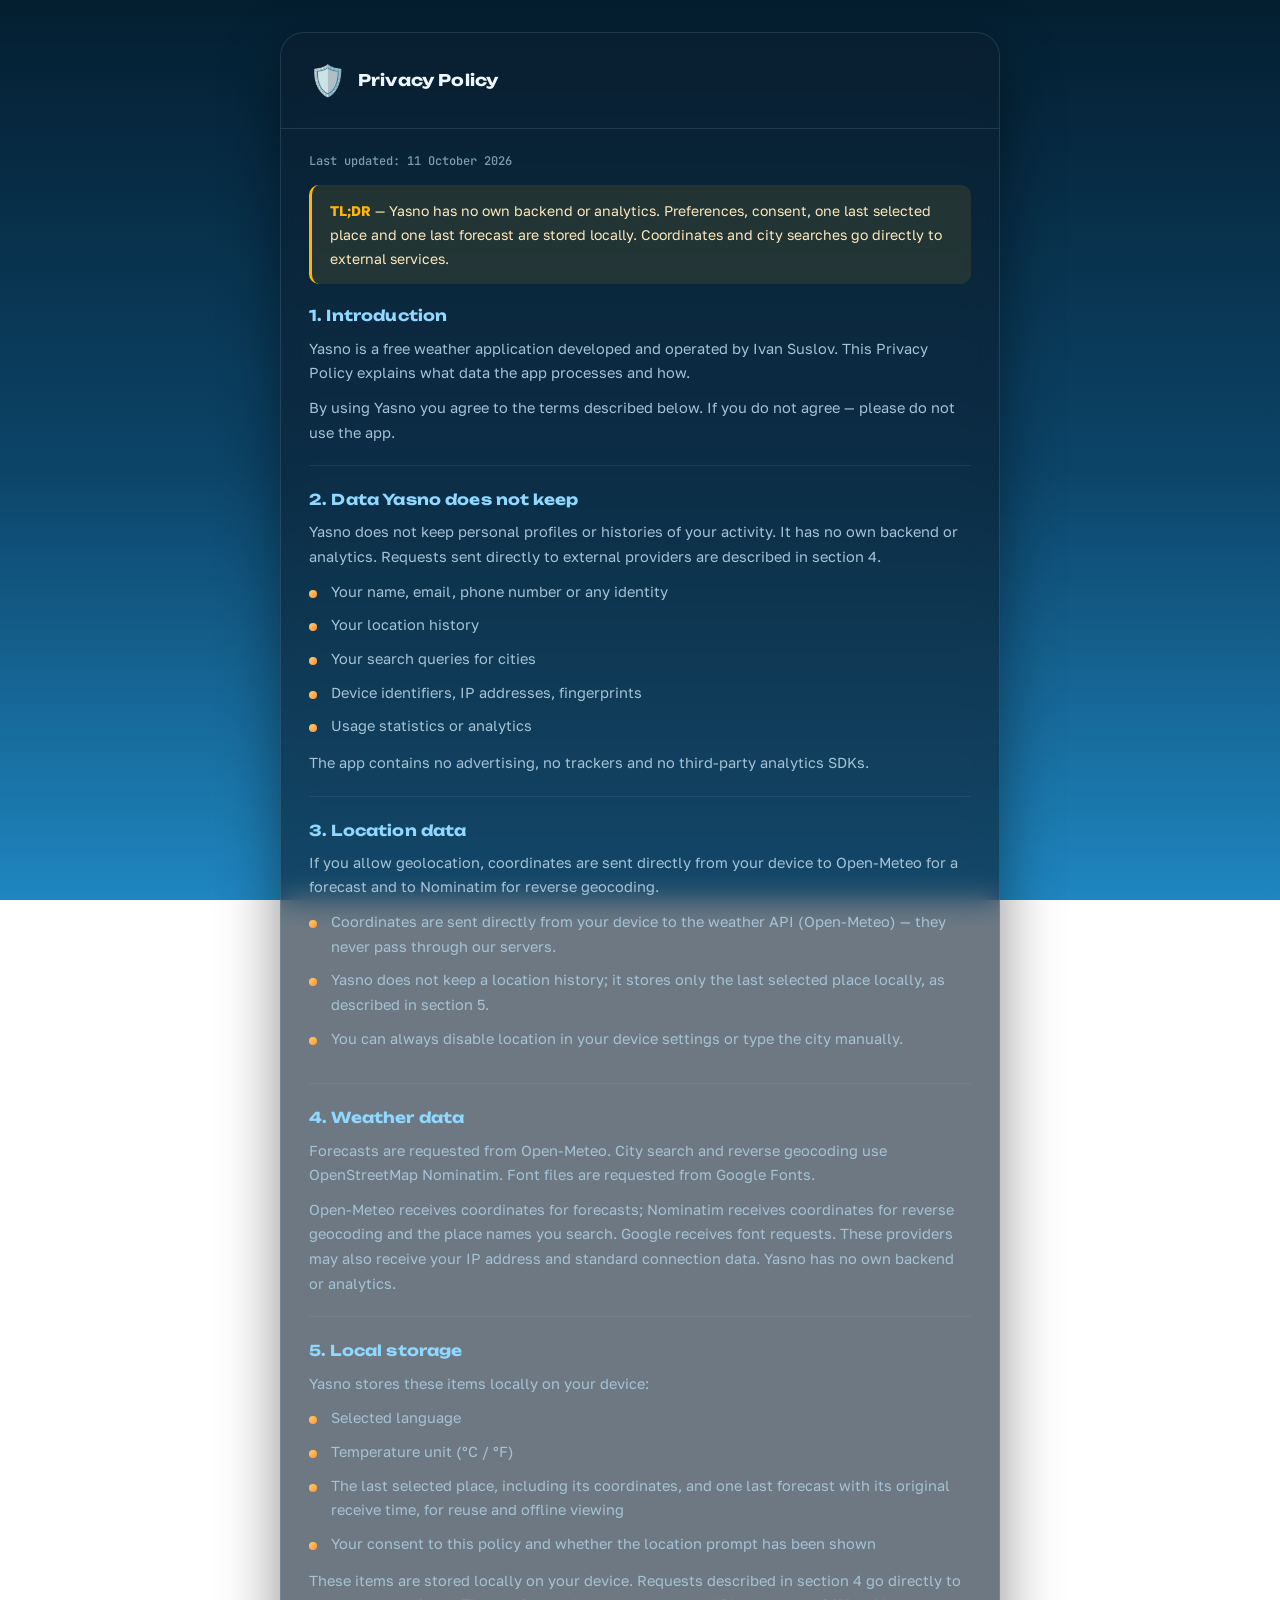
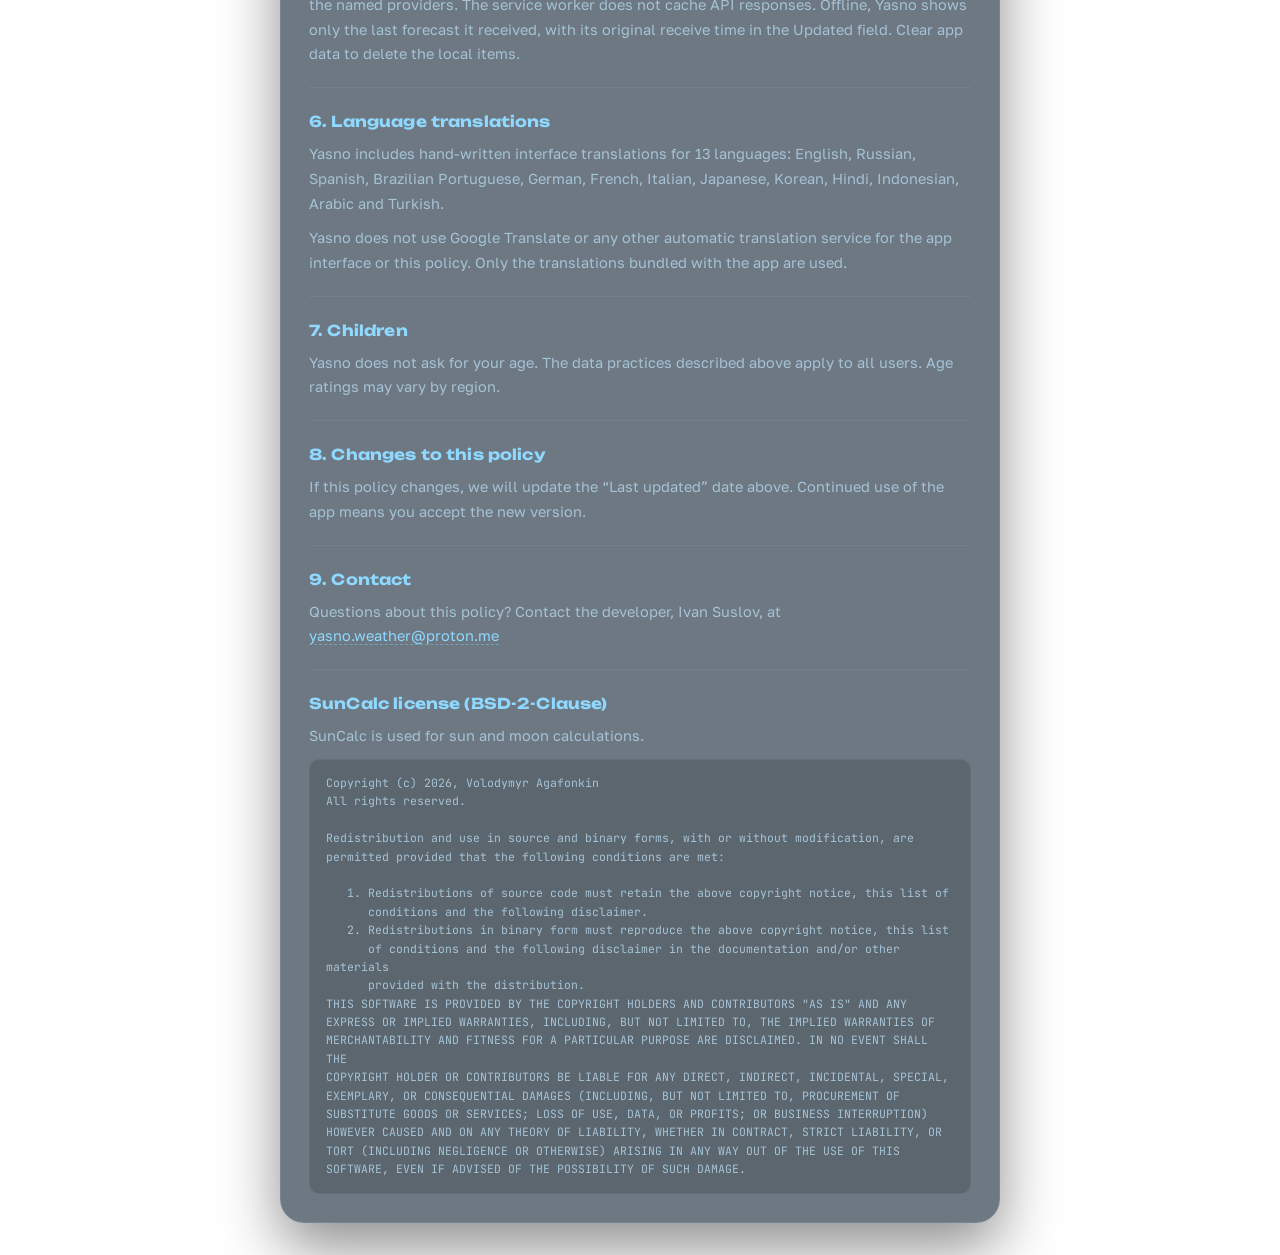
==== commit ca571821: "Add files via upload" ====
--- a/privacy.html
+++ b/privacy.html
@@ -48,7 +48,7 @@
 }
 .privf-head .ico{font-size:30px;flex:none}
 .privf-head h2{
-  font:700 18px/1.3 var(--disp);
+  font:700 16px/1.3 var(--disp);
   color:var(--ink);
   letter-spacing:.01em;
 }
@@ -140,7 +140,7 @@
   body{padding:16px 12px}
   .privf-box{border-radius:18px}
   .privf-head{padding:18px 20px}
-  .privf-head h2{font-size:16px}
+  .privf-head h2{font-size:14px}
   .privf-body{padding:20px 20px 22px}
   .privf-section p,
   .privf-section ul li{font-size:14px}
@@ -226,7 +226,7 @@
 
     <div class="privf-section">
       <h3>9. Contact</h3>
-      <p>Questions about this policy? Contact the developer, Ivan Suslov, at <a href="mailto:yasno.weather@proton.me">yasno.weather@proton.me</a>.</p>
+      <p>Questions about this policy? Contact the developer, Ivan Suslov, at <a href="mailto:yasno.weather@proton.me">yasno.weather@proton.me</a></p>
     </div>
 
     <div class="privf-section">
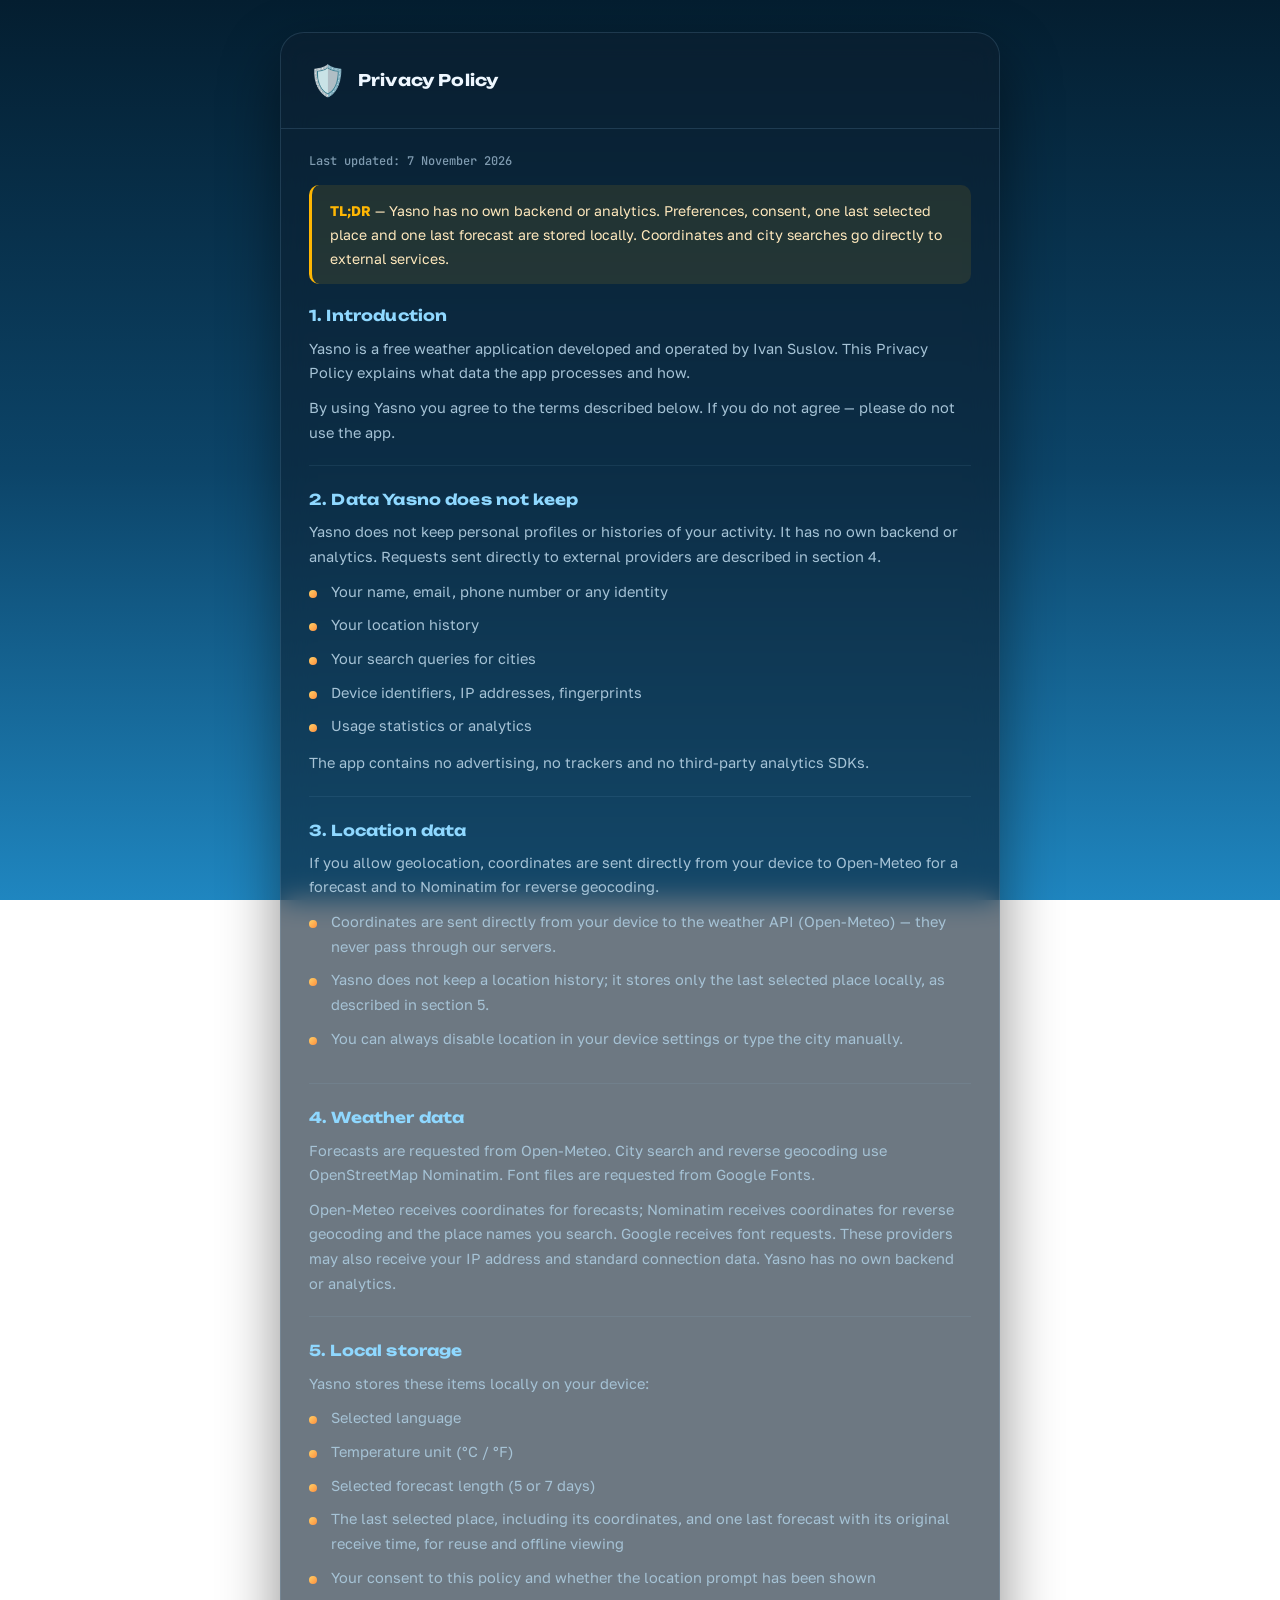
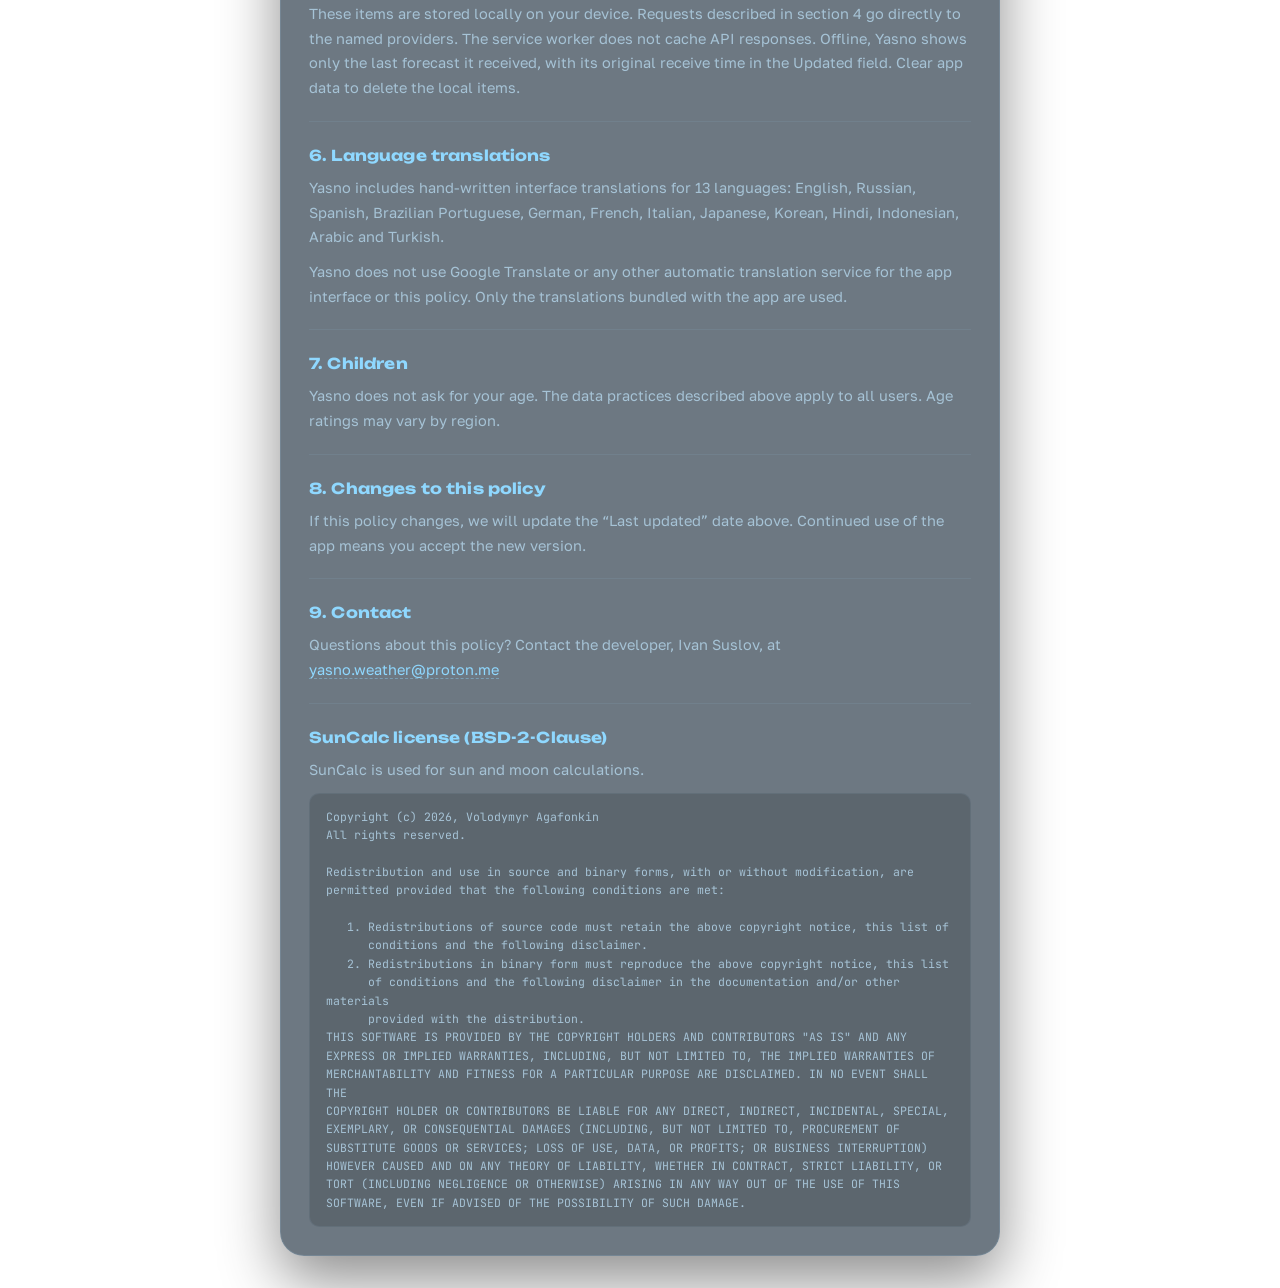
==== commit c041ee24: "Add files via upload" ====
--- a/privacy.html
+++ b/privacy.html
@@ -157,7 +157,7 @@
 
   <div class="privf-body">
 
-    <div class="privf-updated">Last updated: 11 October 2026</div>
+    <div class="privf-updated">Last updated: 7 November 2026</div>
 
     <div class="privf-tldr"><b>TL;DR</b> — Yasno has no own backend or analytics. Preferences, consent, one last selected place and one last forecast are stored locally. Coordinates and city searches go directly to external services.</div>
 
@@ -202,6 +202,7 @@
       <ul>
         <li>Selected language</li>
         <li>Temperature unit (°C / °F)</li>
+        <li>Selected forecast length (5 or 7 days)</li>
         <li>The last selected place, including its coordinates, and one last forecast with its original receive time, for reuse and offline viewing</li>
         <li>Your consent to this policy and whether the location prompt has been shown</li>
       </ul>
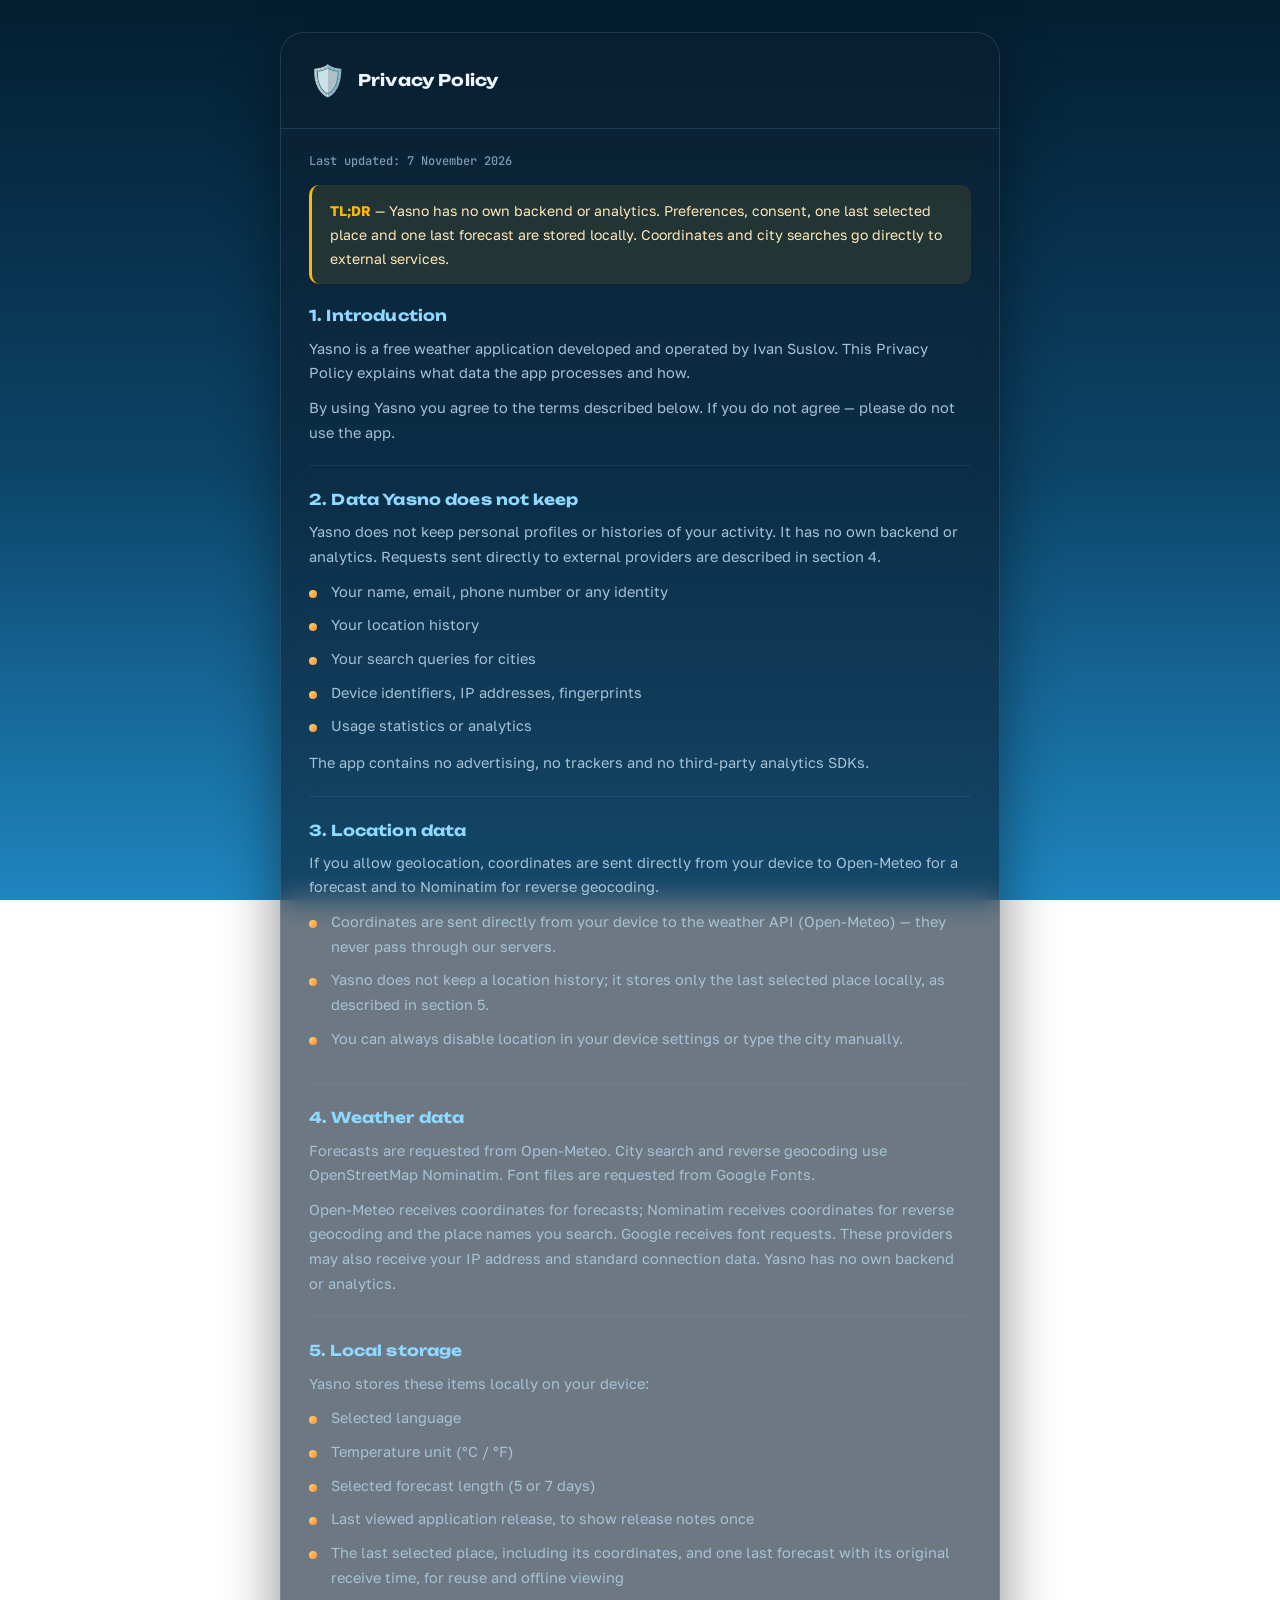
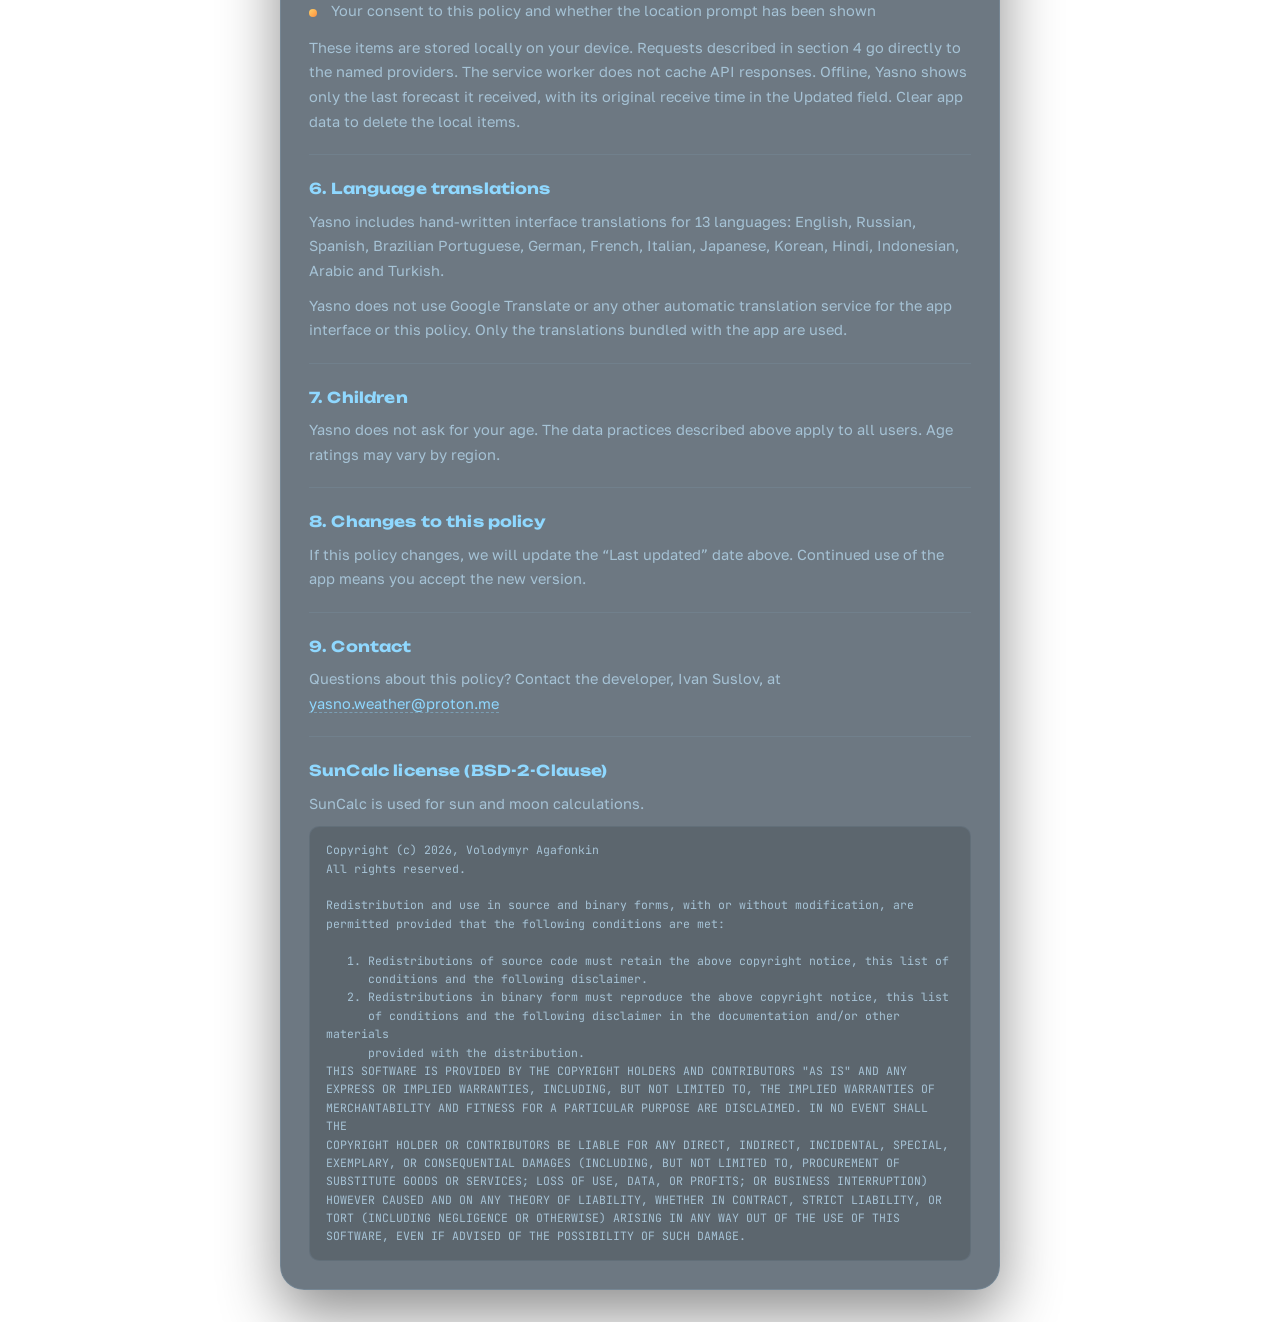
==== commit 12112649: "Add files via upload" ====
--- a/privacy.html
+++ b/privacy.html
@@ -203,6 +203,7 @@
         <li>Selected language</li>
         <li>Temperature unit (°C / °F)</li>
         <li>Selected forecast length (5 or 7 days)</li>
+        <li>Last viewed application release, to show release notes once</li>
         <li>The last selected place, including its coordinates, and one last forecast with its original receive time, for reuse and offline viewing</li>
         <li>Your consent to this policy and whether the location prompt has been shown</li>
       </ul>
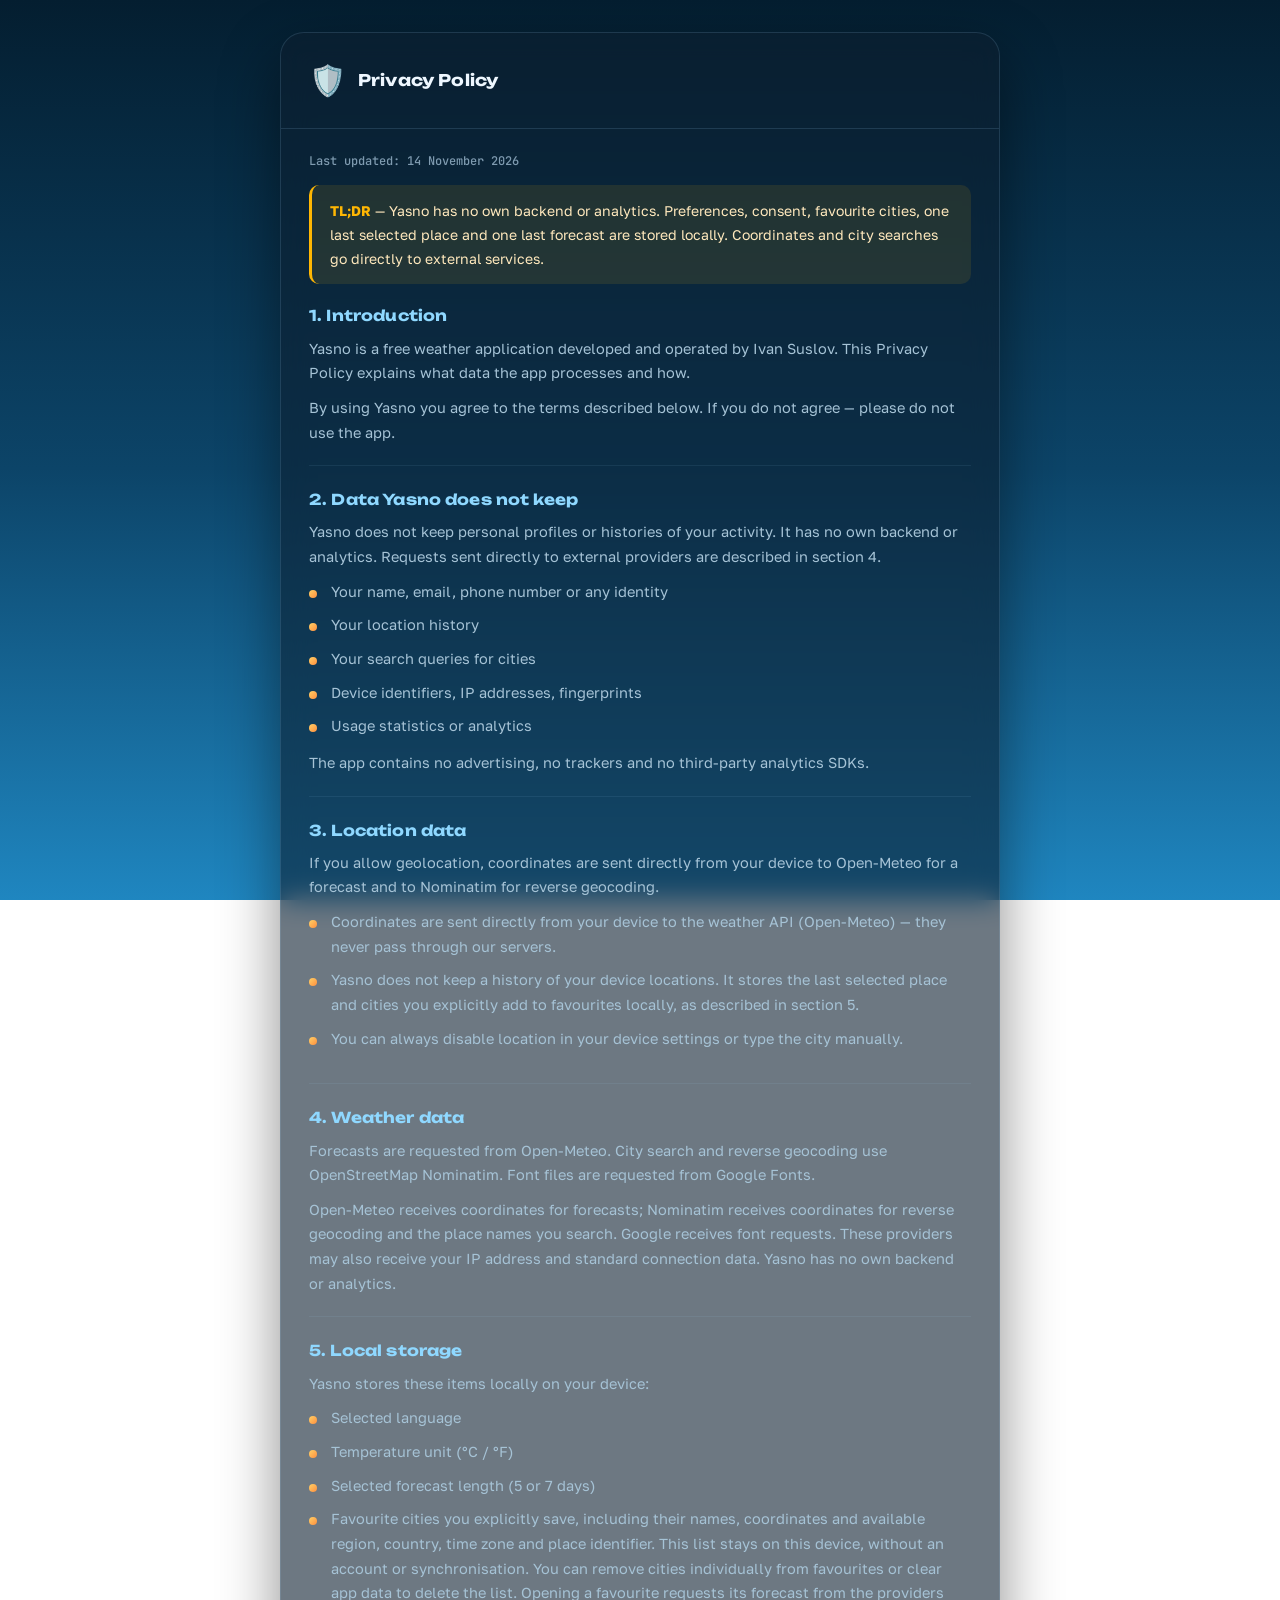
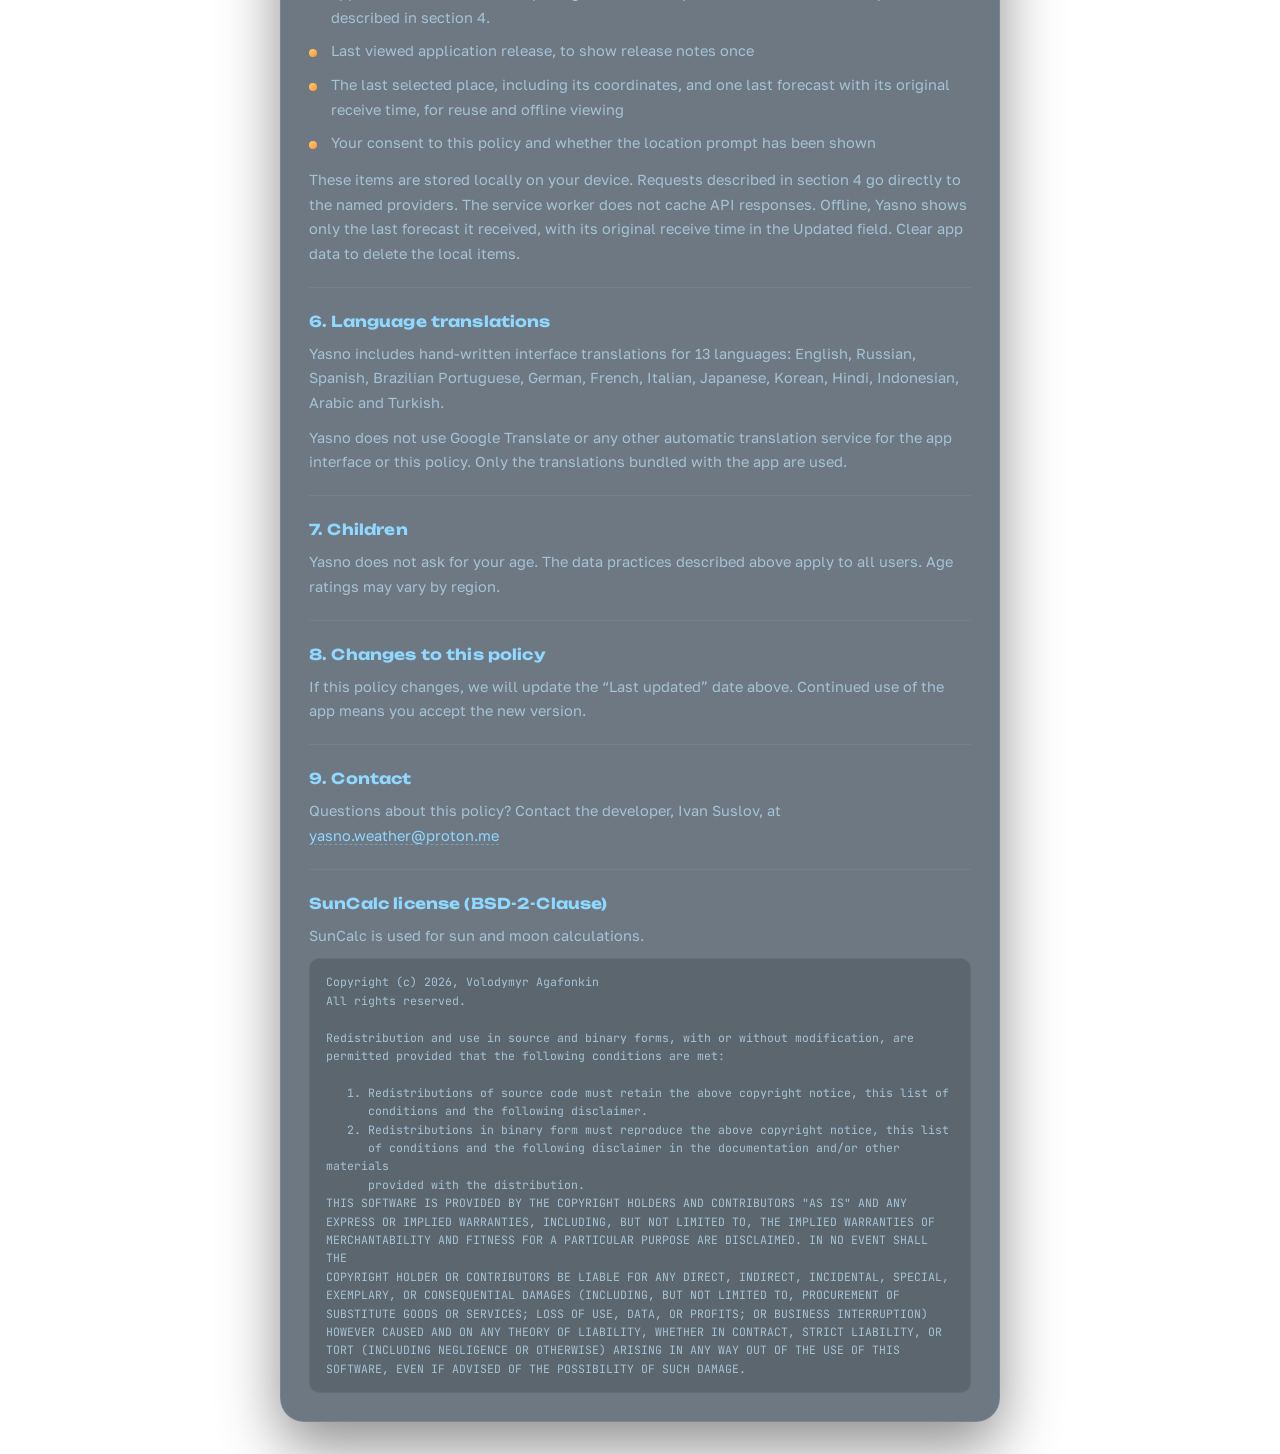
==== commit 0e124b8f: "Add files via upload" ====
--- a/privacy.html
+++ b/privacy.html
@@ -157,9 +157,9 @@
 
   <div class="privf-body">
 
-    <div class="privf-updated">Last updated: 7 November 2026</div>
-
-    <div class="privf-tldr"><b>TL;DR</b> — Yasno has no own backend or analytics. Preferences, consent, one last selected place and one last forecast are stored locally. Coordinates and city searches go directly to external services.</div>
+    <div class="privf-updated">Last updated: 14 November 2026</div>
+
+    <div class="privf-tldr"><b>TL;DR</b> — Yasno has no own backend or analytics. Preferences, consent, favourite cities, one last selected place and one last forecast are stored locally. Coordinates and city searches go directly to external services.</div>
 
     <div class="privf-section">
       <h3>1. Introduction</h3>
@@ -185,7 +185,7 @@
       <p>If you allow geolocation, coordinates are sent directly from your device to Open-Meteo for a forecast and to Nominatim for reverse geocoding.</p>
       <ul>
         <li>Coordinates are sent directly from your device to the weather API (Open-Meteo) — they never pass through our servers.</li>
-        <li>Yasno does not keep a location history; it stores only the last selected place locally, as described in section 5.</li>
+        <li>Yasno does not keep a history of your device locations. It stores the last selected place and cities you explicitly add to favourites locally, as described in section 5.</li>
         <li>You can always disable location in your device settings or type the city manually.</li>
       </ul>
     </div>
@@ -203,6 +203,7 @@
         <li>Selected language</li>
         <li>Temperature unit (°C / °F)</li>
         <li>Selected forecast length (5 or 7 days)</li>
+        <li>Favourite cities you explicitly save, including their names, coordinates and available region, country, time zone and place identifier. This list stays on this device, without an account or synchronisation. You can remove cities individually from favourites or clear app data to delete the list. Opening a favourite requests its forecast from the providers described in section 4.</li>
         <li>Last viewed application release, to show release notes once</li>
         <li>The last selected place, including its coordinates, and one last forecast with its original receive time, for reuse and offline viewing</li>
         <li>Your consent to this policy and whether the location prompt has been shown</li>
